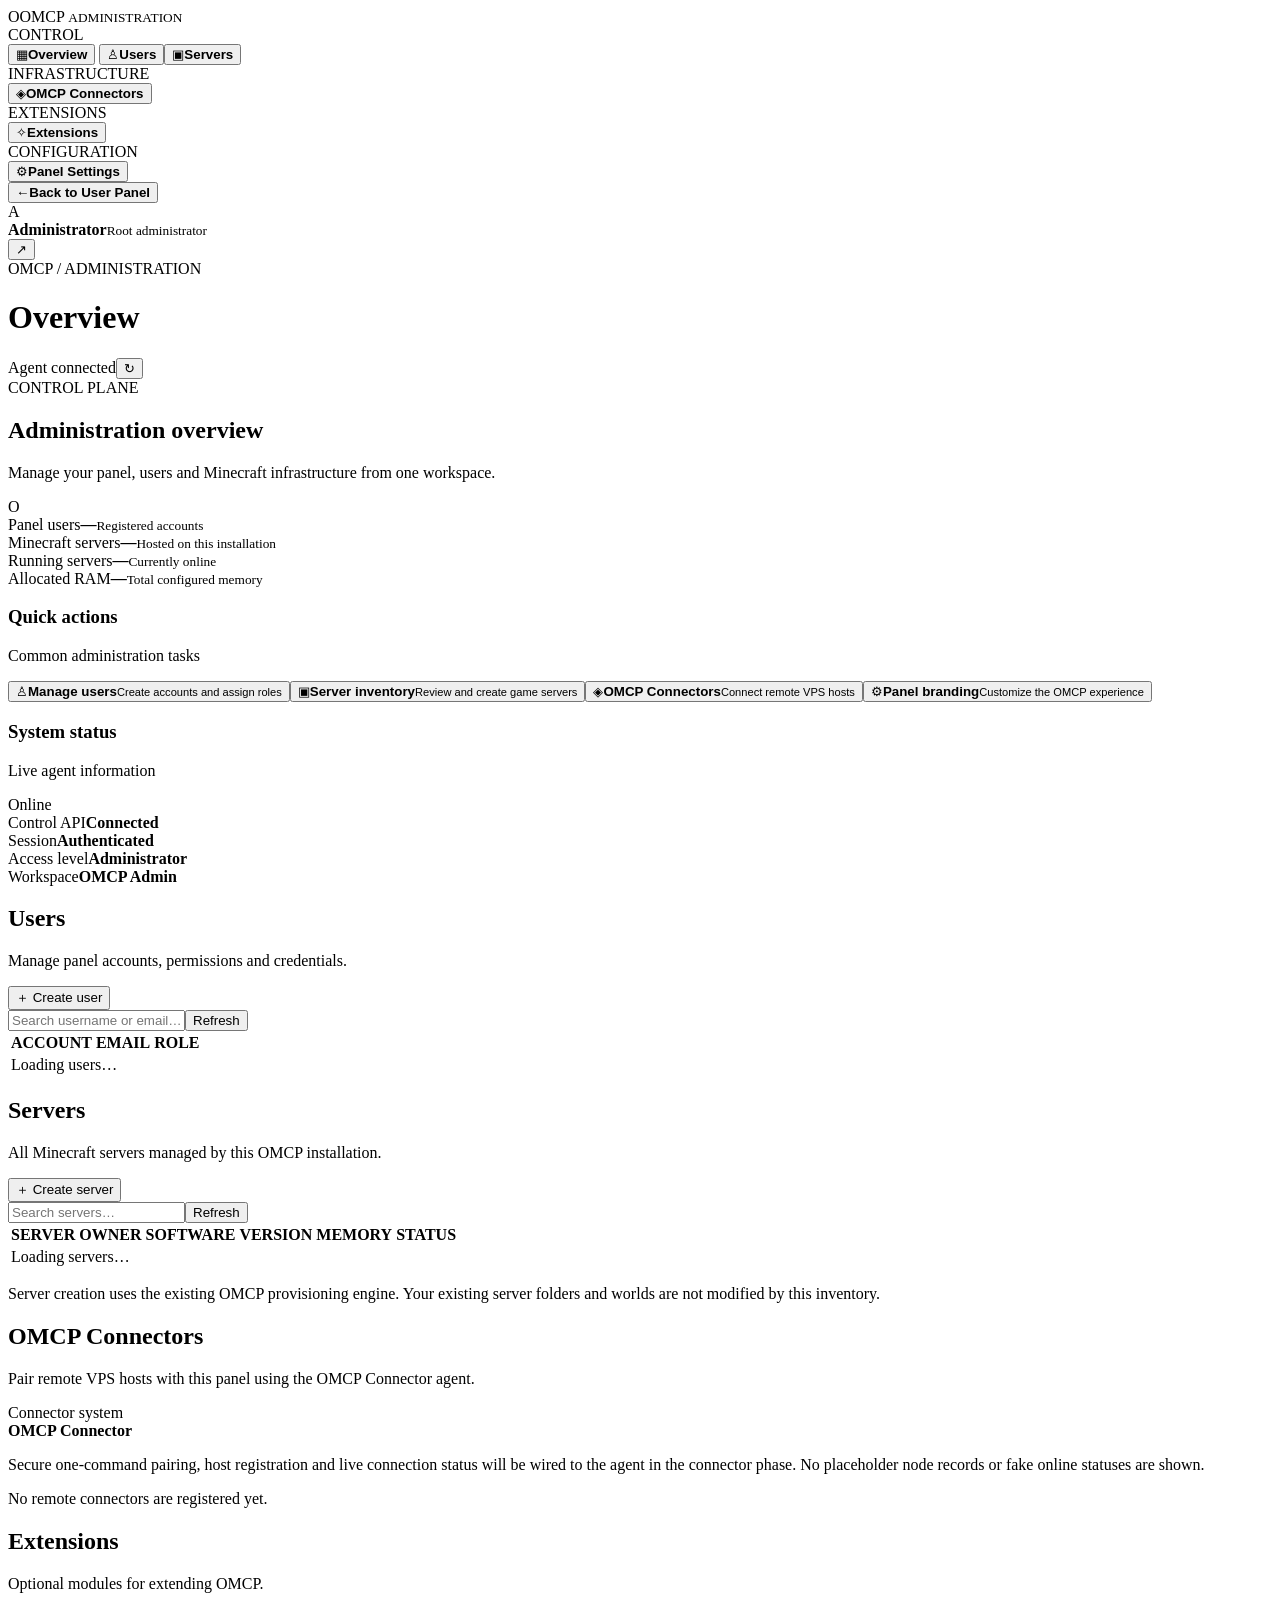
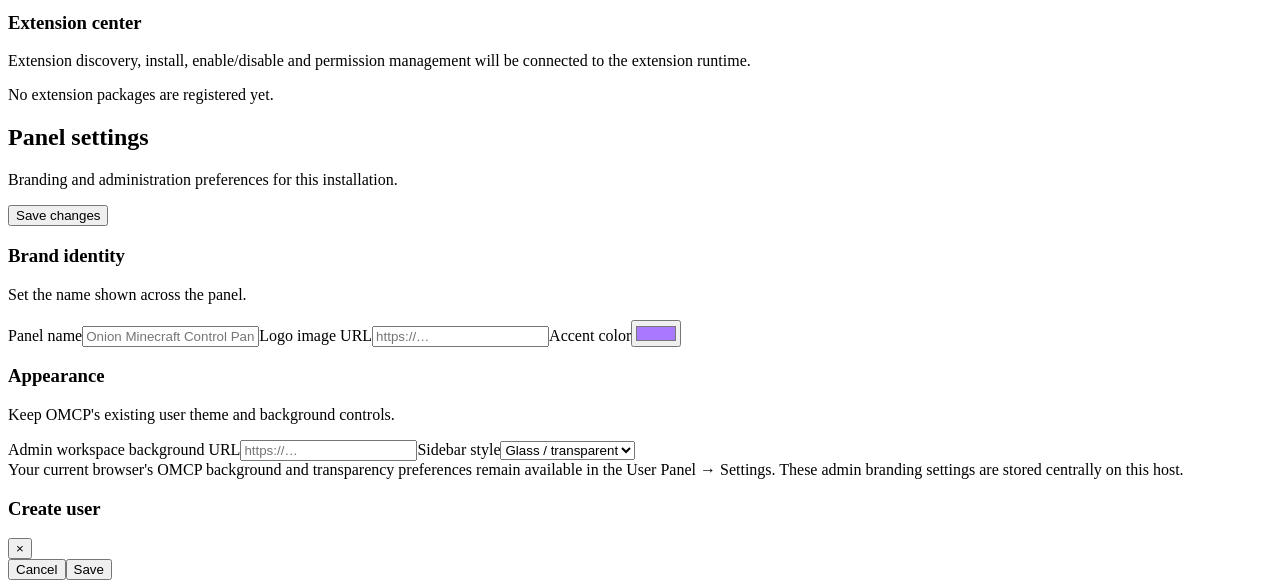
==== admin/index.html @ 99e2976f "Restructure admin navigation for OMCP Connectors and Extensions" ====
<!doctype html>
<html lang="en"><head><meta charset="utf-8"><meta name="viewport" content="width=device-width,initial-scale=1"><meta name="theme-color" content="#100b1c"><title>OMCP · Administration</title><link rel="stylesheet" href="/admin.css"></head>
<body><div class="ambient"></div><div class="admin-app">
<aside class="sidebar" id="sidebar"><div class="brand"><span class="brand-mark">O</span><span class="brand-name"><span id="brandText">OMCP</span> <small>ADMINISTRATION</small></span></div>
<div class="nav-label">CONTROL</div><button class="nav active" data-page="overview" title="Overview"><span>▦</span><b>Overview</b></button>
<button class="nav" data-page="users" title="Users"><span>♙</span><b>Users</b></button><button class="nav" data-page="servers" title="Servers"><span>▣</span><b>Servers</b></button>
<div class="nav-label">INFRASTRUCTURE</div><button class="nav" data-page="connectors" title="OMCP Connectors"><span>◈</span><b>OMCP Connectors</b></button><div class="nav-label">EXTENSIONS</div><button class="nav" data-page="extensions" title="Extensions"><span>✧</span><b>Extensions</b></button>
<div class="nav-label">CONFIGURATION</div><button class="nav" data-page="settings" title="Panel Settings"><span>⚙</span><b>Panel Settings</b></button>
<div class="sidebar-bottom"><button id="backPanel" class="nav"><span>←</span><b>Back to User Panel</b></button><div class="admin-profile"><div class="avatar" id="avatar">A</div><div class="profile-copy"><b id="adminName">Administrator</b><small>Root administrator</small></div><button id="logout" title="Sign out">↗</button></div></div></aside>
<main class="main"><header class="topbar"><div><div class="crumb">OMCP <span>/</span> ADMINISTRATION</div><h1 id="pageTitle">Overview</h1></div><div class="top-actions"><span class="online"><i></i> Agent connected</span><button class="icon-btn" id="refresh" title="Refresh">↻</button></div></header>
<div class="content">
<section class="page active" id="page-overview"><div class="welcome"><div><div class="eyebrow">CONTROL PLANE</div><h2>Administration overview</h2><p>Manage your panel, users and Minecraft infrastructure from one workspace.</p></div><div class="welcome-orb">O</div></div><div class="stats"><article class="stat"><span>Panel users</span><strong id="statUsers">—</strong><small>Registered accounts</small></article><article class="stat"><span>Minecraft servers</span><strong id="statServers">—</strong><small>Hosted on this installation</small></article><article class="stat"><span>Running servers</span><strong id="statRunning">—</strong><small>Currently online</small></article><article class="stat"><span>Allocated RAM</span><strong id="statRam">—</strong><small>Total configured memory</small></article></div><div class="columns"><article class="panel-card"><div class="card-head"><div><h3>Quick actions</h3><p>Common administration tasks</p></div></div><div class="quick-grid"><button data-jump="users"><span>♙</span><b>Manage users</b><small>Create accounts and assign roles</small></button><button data-jump="servers"><span>▣</span><b>Server inventory</b><small>Review and create game servers</small></button><button data-jump="connectors"><span>◈</span><b>OMCP Connectors</b><small>Connect remote VPS hosts</small></button><button data-jump="settings"><span>⚙</span><b>Panel branding</b><small>Customize the OMCP experience</small></button></div></article><article class="panel-card system-card"><div class="card-head"><div><h3>System status</h3><p>Live agent information</p></div><span class="status-pill"><i></i> Online</span></div><div class="system-row"><span>Control API</span><b>Connected</b></div><div class="system-row"><span>Session</span><b>Authenticated</b></div><div class="system-row"><span>Access level</span><b>Administrator</b></div><div class="system-row"><span>Workspace</span><b>OMCP Admin</b></div></article></div></section>
<section class="page" id="page-users"><div class="page-intro"><div><h2>Users</h2><p>Manage panel accounts, permissions and credentials.</p></div><button class="primary" id="newUserBtn">＋ Create user</button></div><div class="panel-card"><div class="toolbar"><input id="userSearch" placeholder="Search username or email…"><button class="secondary" id="reloadUsers">Refresh</button></div><div class="table-wrap"><table><thead><tr><th>ACCOUNT</th><th>EMAIL</th><th>ROLE</th><th> </th></tr></thead><tbody id="usersBody"><tr><td colspan="4">Loading users…</td></tr></tbody></table></div></div></section>
<section class="page" id="page-servers"><div class="page-intro"><div><h2>Servers</h2><p>All Minecraft servers managed by this OMCP installation.</p></div><button class="primary" id="newServerBtn">＋ Create server</button></div><div class="panel-card"><div class="toolbar"><input id="serverSearch" placeholder="Search servers…"><button class="secondary" id="reloadServers">Refresh</button></div><div class="table-wrap"><table><thead><tr><th>SERVER</th><th>OWNER</th><th>SOFTWARE</th><th>VERSION</th><th>MEMORY</th><th>STATUS</th></tr></thead><tbody id="serversBody"><tr><td colspan="6">Loading servers…</td></tr></tbody></table></div></div><p class="hint">Server creation uses the existing OMCP provisioning engine. Your existing server folders and worlds are not modified by this inventory.</p></section>
<section class="page" id="page-connectors"><div class="page-intro"><div><h2>OMCP Connectors</h2><p>Pair remote VPS hosts with this panel using the OMCP Connector agent.</p></div><span class="role">Connector system</span></div><div class="notice"><b>OMCP Connector</b><p>Secure one-command pairing, host registration and live connection status will be wired to the agent in the connector phase. No placeholder node records or fake online statuses are shown.</p></div><div class="panel-card"><div class="empty">No remote connectors are registered yet.</div></div></section>
<section class="page" id="page-extensions"><div class="page-intro"><div><h2>Extensions</h2><p>Optional modules for extending OMCP.</p></div></div><div class="panel-card"><h3>Extension center</h3><p>Extension discovery, install, enable/disable and permission management will be connected to the extension runtime.</p><div class="empty">No extension packages are registered yet.</div></div></section>
<section class="page" id="page-settings"><div class="page-intro"><div><h2>Panel settings</h2><p>Branding and administration preferences for this installation.</p></div><button class="primary" id="saveSettings">Save changes</button></div><div class="settings-grid"><article class="panel-card"><h3>Brand identity</h3><p>Set the name shown across the panel.</p><label>Panel name<input id="panelName" maxlength="48" placeholder="Onion Minecraft Control Panel"></label><label>Logo image URL<input id="logoUrl" placeholder="https://…"></label><label>Accent color<input id="accent" type="color" value="#a879ff"></label></article><article class="panel-card"><h3>Appearance</h3><p>Keep OMCP's existing user theme and background controls.</p><label>Admin workspace background URL<input id="backgroundUrl" placeholder="https://…"></label><label>Sidebar style<select id="sidebarStyle"><option value="glass">Glass / transparent</option><option value="solid">Solid</option></select></label><div class="hint">Your current browser's OMCP background and transparency preferences remain available in the User Panel → Settings. These admin branding settings are stored centrally on this host.</div></article></div></section>
</div></main></div>
<div class="modal hidden" id="modal"><div class="dialog"><div class="dialog-head"><h3 id="modalTitle">Create user</h3><button id="modalClose">×</button></div><div id="modalBody"></div><div class="dialog-actions"><span id="modalMessage"></span><button class="secondary" id="modalCancel">Cancel</button><button class="primary" id="modalSave">Save</button></div></div></div><div class="toast" id="toast"></div><script src="/admin.js" defer></script></body></html>
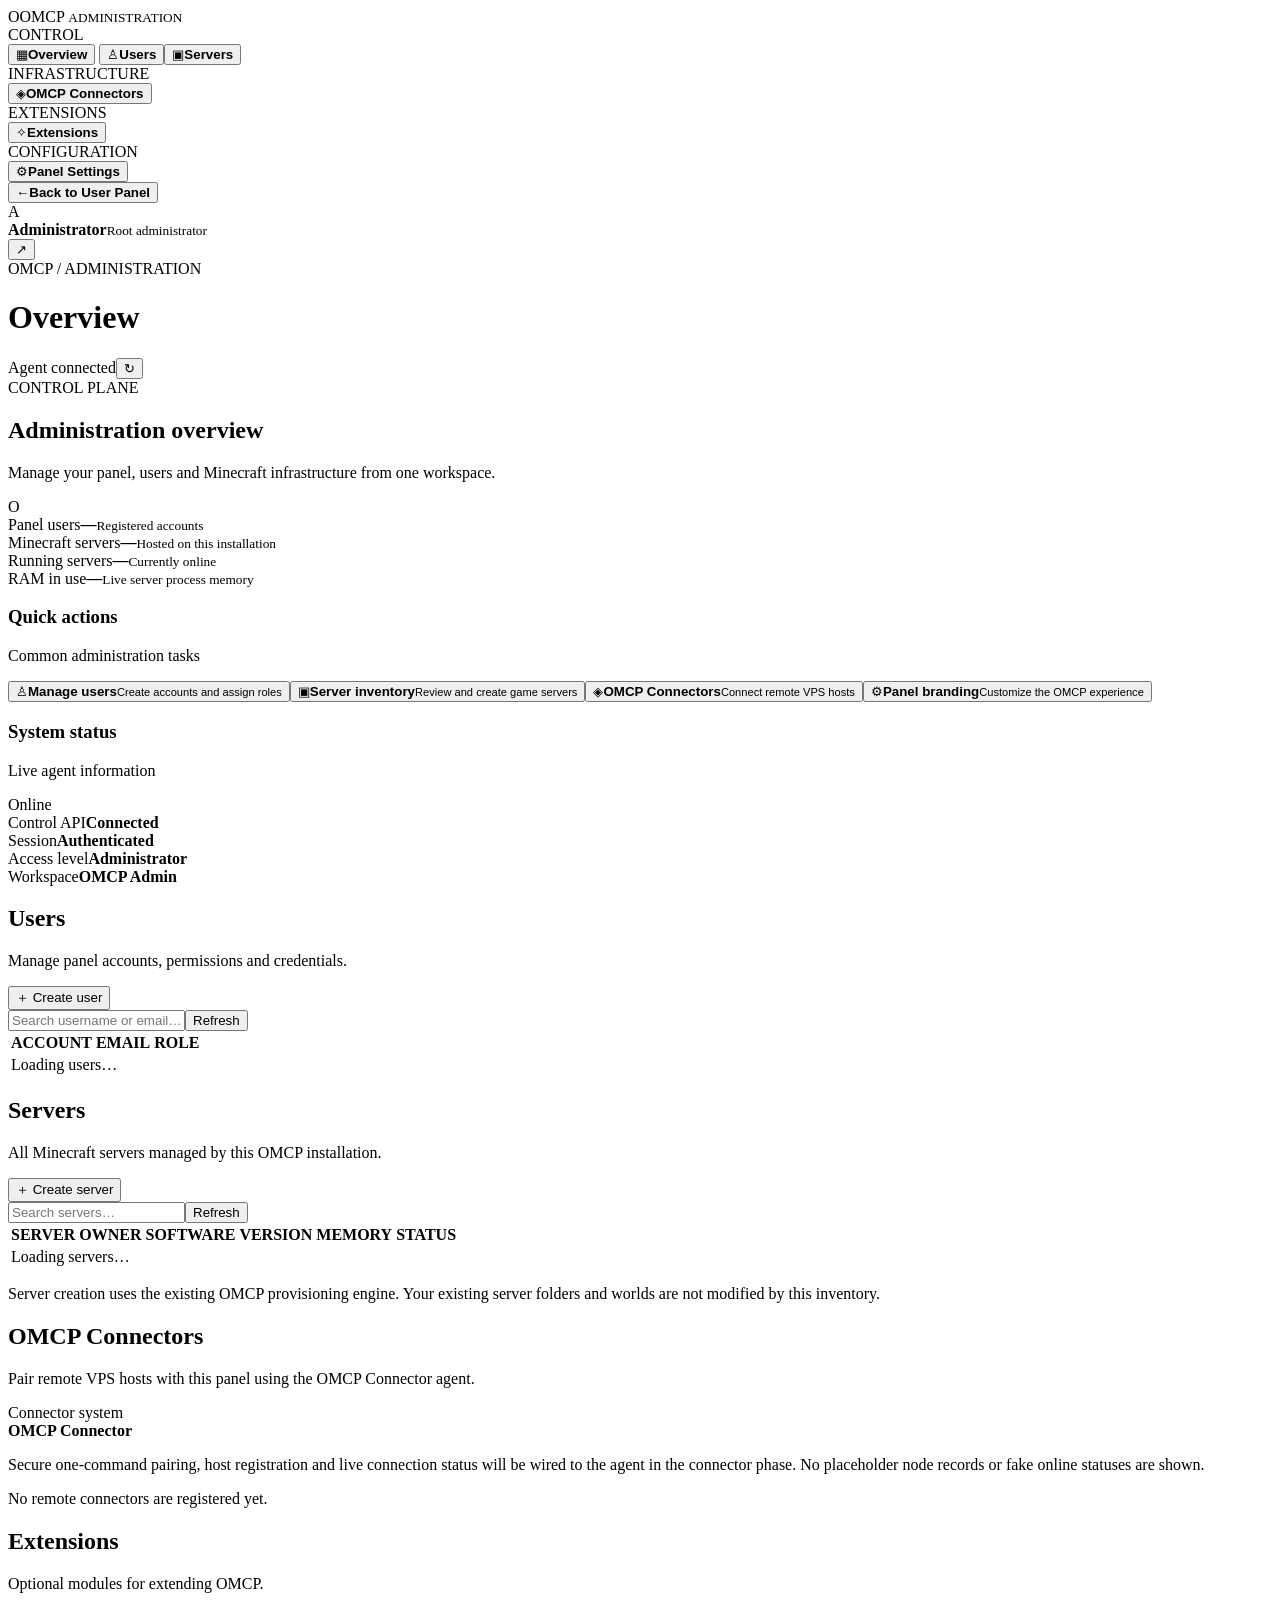
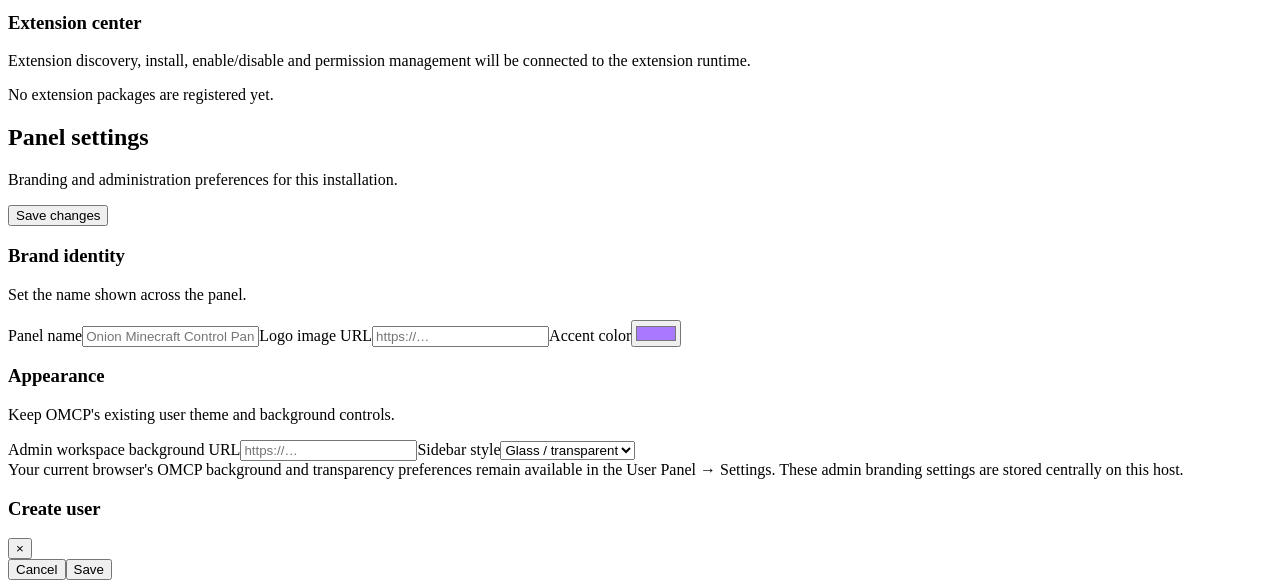
==== commit 54510b8d: "Clarify live RAM usage in admin overview" ====
--- a/admin/index.html
+++ b/admin/index.html
@@ -9,7 +9,7 @@
 <div class="sidebar-bottom"><button id="backPanel" class="nav"><span>←</span><b>Back to User Panel</b></button><div class="admin-profile"><div class="avatar" id="avatar">A</div><div class="profile-copy"><b id="adminName">Administrator</b><small>Root administrator</small></div><button id="logout" title="Sign out">↗</button></div></div></aside>
 <main class="main"><header class="topbar"><div><div class="crumb">OMCP <span>/</span> ADMINISTRATION</div><h1 id="pageTitle">Overview</h1></div><div class="top-actions"><span class="online"><i></i> Agent connected</span><button class="icon-btn" id="refresh" title="Refresh">↻</button></div></header>
 <div class="content">
-<section class="page active" id="page-overview"><div class="welcome"><div><div class="eyebrow">CONTROL PLANE</div><h2>Administration overview</h2><p>Manage your panel, users and Minecraft infrastructure from one workspace.</p></div><div class="welcome-orb">O</div></div><div class="stats"><article class="stat"><span>Panel users</span><strong id="statUsers">—</strong><small>Registered accounts</small></article><article class="stat"><span>Minecraft servers</span><strong id="statServers">—</strong><small>Hosted on this installation</small></article><article class="stat"><span>Running servers</span><strong id="statRunning">—</strong><small>Currently online</small></article><article class="stat"><span>Allocated RAM</span><strong id="statRam">—</strong><small>Total configured memory</small></article></div><div class="columns"><article class="panel-card"><div class="card-head"><div><h3>Quick actions</h3><p>Common administration tasks</p></div></div><div class="quick-grid"><button data-jump="users"><span>♙</span><b>Manage users</b><small>Create accounts and assign roles</small></button><button data-jump="servers"><span>▣</span><b>Server inventory</b><small>Review and create game servers</small></button><button data-jump="connectors"><span>◈</span><b>OMCP Connectors</b><small>Connect remote VPS hosts</small></button><button data-jump="settings"><span>⚙</span><b>Panel branding</b><small>Customize the OMCP experience</small></button></div></article><article class="panel-card system-card"><div class="card-head"><div><h3>System status</h3><p>Live agent information</p></div><span class="status-pill"><i></i> Online</span></div><div class="system-row"><span>Control API</span><b>Connected</b></div><div class="system-row"><span>Session</span><b>Authenticated</b></div><div class="system-row"><span>Access level</span><b>Administrator</b></div><div class="system-row"><span>Workspace</span><b>OMCP Admin</b></div></article></div></section>
+<section class="page active" id="page-overview"><div class="welcome"><div><div class="eyebrow">CONTROL PLANE</div><h2>Administration overview</h2><p>Manage your panel, users and Minecraft infrastructure from one workspace.</p></div><div class="welcome-orb">O</div></div><div class="stats"><article class="stat"><span>Panel users</span><strong id="statUsers">—</strong><small>Registered accounts</small></article><article class="stat"><span>Minecraft servers</span><strong id="statServers">—</strong><small>Hosted on this installation</small></article><article class="stat"><span>Running servers</span><strong id="statRunning">—</strong><small>Currently online</small></article><article class="stat"><span>RAM in use</span><strong id="statRam">—</strong><small>Live server process memory</small></article></div><div class="columns"><article class="panel-card"><div class="card-head"><div><h3>Quick actions</h3><p>Common administration tasks</p></div></div><div class="quick-grid"><button data-jump="users"><span>♙</span><b>Manage users</b><small>Create accounts and assign roles</small></button><button data-jump="servers"><span>▣</span><b>Server inventory</b><small>Review and create game servers</small></button><button data-jump="connectors"><span>◈</span><b>OMCP Connectors</b><small>Connect remote VPS hosts</small></button><button data-jump="settings"><span>⚙</span><b>Panel branding</b><small>Customize the OMCP experience</small></button></div></article><article class="panel-card system-card"><div class="card-head"><div><h3>System status</h3><p>Live agent information</p></div><span class="status-pill"><i></i> Online</span></div><div class="system-row"><span>Control API</span><b>Connected</b></div><div class="system-row"><span>Session</span><b>Authenticated</b></div><div class="system-row"><span>Access level</span><b>Administrator</b></div><div class="system-row"><span>Workspace</span><b>OMCP Admin</b></div></article></div></section>
 <section class="page" id="page-users"><div class="page-intro"><div><h2>Users</h2><p>Manage panel accounts, permissions and credentials.</p></div><button class="primary" id="newUserBtn">＋ Create user</button></div><div class="panel-card"><div class="toolbar"><input id="userSearch" placeholder="Search username or email…"><button class="secondary" id="reloadUsers">Refresh</button></div><div class="table-wrap"><table><thead><tr><th>ACCOUNT</th><th>EMAIL</th><th>ROLE</th><th> </th></tr></thead><tbody id="usersBody"><tr><td colspan="4">Loading users…</td></tr></tbody></table></div></div></section>
 <section class="page" id="page-servers"><div class="page-intro"><div><h2>Servers</h2><p>All Minecraft servers managed by this OMCP installation.</p></div><button class="primary" id="newServerBtn">＋ Create server</button></div><div class="panel-card"><div class="toolbar"><input id="serverSearch" placeholder="Search servers…"><button class="secondary" id="reloadServers">Refresh</button></div><div class="table-wrap"><table><thead><tr><th>SERVER</th><th>OWNER</th><th>SOFTWARE</th><th>VERSION</th><th>MEMORY</th><th>STATUS</th></tr></thead><tbody id="serversBody"><tr><td colspan="6">Loading servers…</td></tr></tbody></table></div></div><p class="hint">Server creation uses the existing OMCP provisioning engine. Your existing server folders and worlds are not modified by this inventory.</p></section>
 <section class="page" id="page-connectors"><div class="page-intro"><div><h2>OMCP Connectors</h2><p>Pair remote VPS hosts with this panel using the OMCP Connector agent.</p></div><span class="role">Connector system</span></div><div class="notice"><b>OMCP Connector</b><p>Secure one-command pairing, host registration and live connection status will be wired to the agent in the connector phase. No placeholder node records or fake online statuses are shown.</p></div><div class="panel-card"><div class="empty">No remote connectors are registered yet.</div></div></section>
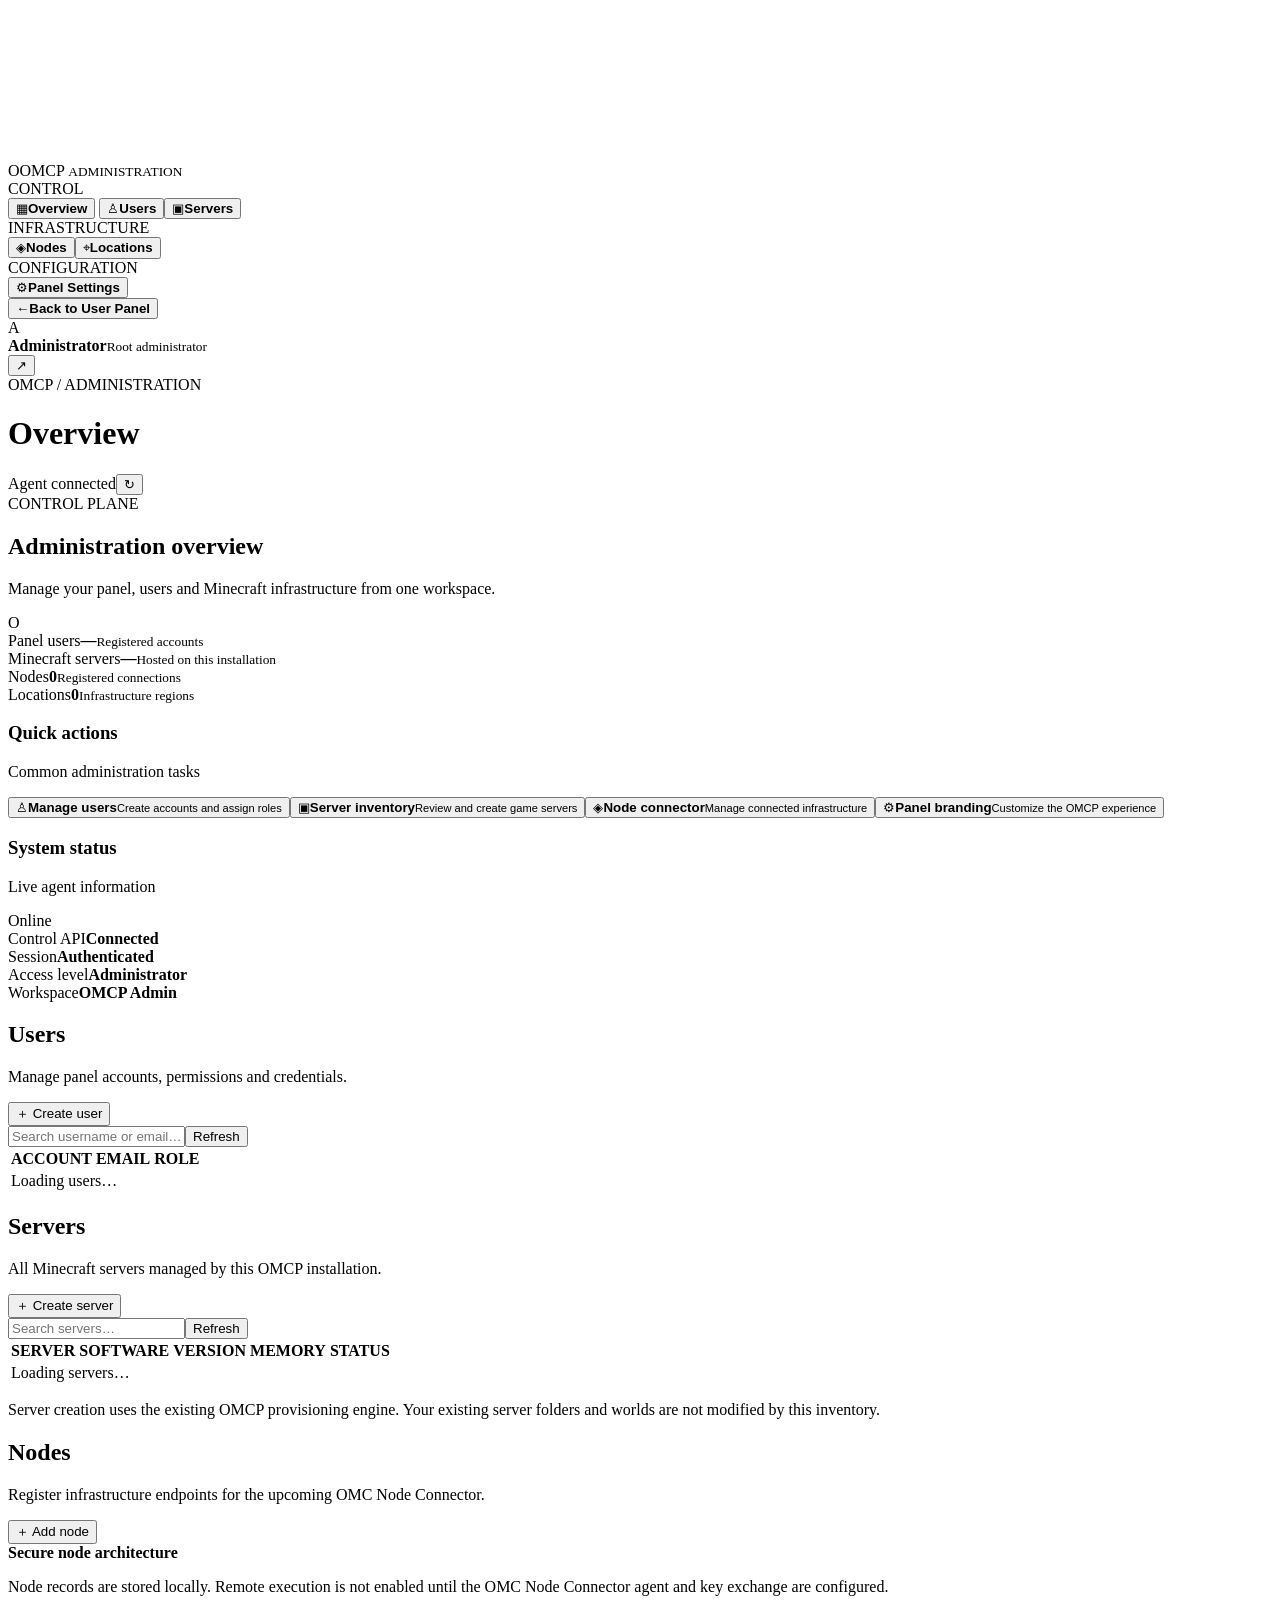
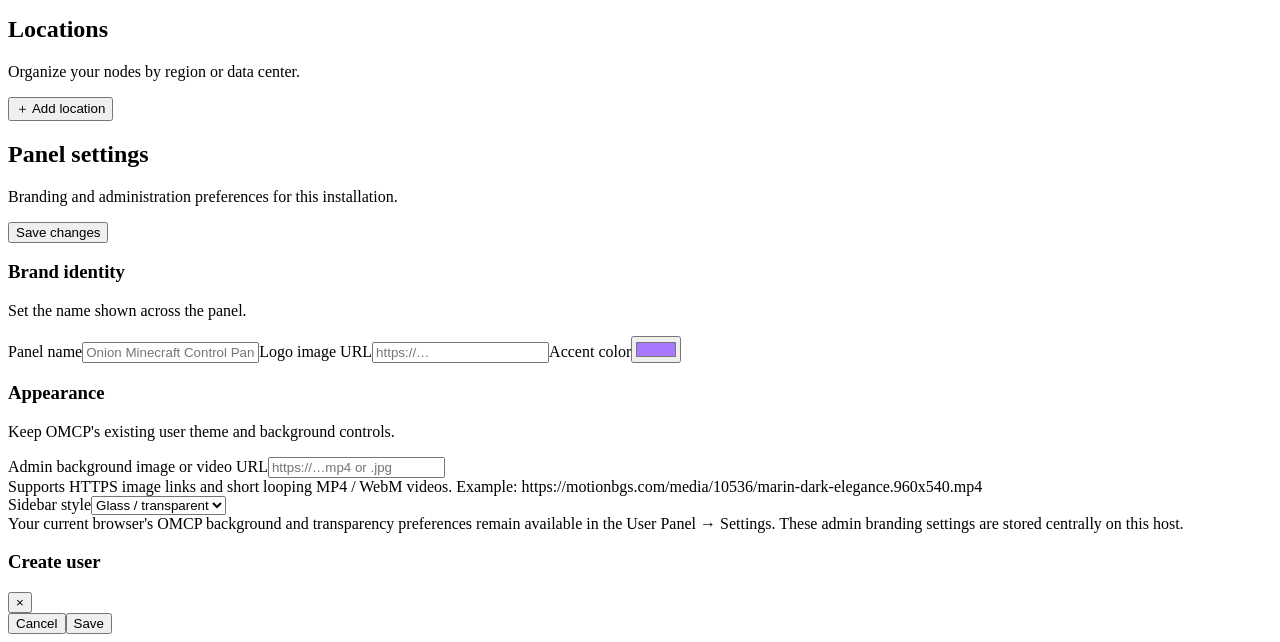
==== commit 797ad00c: "Add MP4 and WebM background media support to admin settings" ====
--- a/admin/index.html
+++ b/admin/index.html
@@ -1,19 +1,19 @@
 <!doctype html>
 <html lang="en"><head><meta charset="utf-8"><meta name="viewport" content="width=device-width,initial-scale=1"><meta name="theme-color" content="#100b1c"><title>OMCP · Administration</title><link rel="stylesheet" href="/admin.css"></head>
-<body><div class="ambient"></div><div class="admin-app">
-<aside class="sidebar" id="sidebar"><div class="brand"><span class="brand-mark">O</span><span class="brand-name"><span id="brandText">OMCP</span> <small>ADMINISTRATION</small></span></div>
+<body><div class="ambient"><video id="adminBackgroundVideo" class="admin-bg-video" autoplay muted loop playsinline></video></div><div class="admin-app">
+<aside class="sidebar" id="sidebar"><div class="brand"><span class="brand-mark">O</span><span class="brand-name">OMCP <small>ADMINISTRATION</small></span></div>
 <div class="nav-label">CONTROL</div><button class="nav active" data-page="overview" title="Overview"><span>▦</span><b>Overview</b></button>
 <button class="nav" data-page="users" title="Users"><span>♙</span><b>Users</b></button><button class="nav" data-page="servers" title="Servers"><span>▣</span><b>Servers</b></button>
-<div class="nav-label">INFRASTRUCTURE</div><button class="nav" data-page="connectors" title="OMCP Connectors"><span>◈</span><b>OMCP Connectors</b></button><div class="nav-label">EXTENSIONS</div><button class="nav" data-page="extensions" title="Extensions"><span>✧</span><b>Extensions</b></button>
+<div class="nav-label">INFRASTRUCTURE</div><button class="nav" data-page="nodes" title="Nodes"><span>◈</span><b>Nodes</b></button><button class="nav" data-page="locations" title="Locations"><span>⌖</span><b>Locations</b></button>
 <div class="nav-label">CONFIGURATION</div><button class="nav" data-page="settings" title="Panel Settings"><span>⚙</span><b>Panel Settings</b></button>
 <div class="sidebar-bottom"><button id="backPanel" class="nav"><span>←</span><b>Back to User Panel</b></button><div class="admin-profile"><div class="avatar" id="avatar">A</div><div class="profile-copy"><b id="adminName">Administrator</b><small>Root administrator</small></div><button id="logout" title="Sign out">↗</button></div></div></aside>
 <main class="main"><header class="topbar"><div><div class="crumb">OMCP <span>/</span> ADMINISTRATION</div><h1 id="pageTitle">Overview</h1></div><div class="top-actions"><span class="online"><i></i> Agent connected</span><button class="icon-btn" id="refresh" title="Refresh">↻</button></div></header>
 <div class="content">
-<section class="page active" id="page-overview"><div class="welcome"><div><div class="eyebrow">CONTROL PLANE</div><h2>Administration overview</h2><p>Manage your panel, users and Minecraft infrastructure from one workspace.</p></div><div class="welcome-orb">O</div></div><div class="stats"><article class="stat"><span>Panel users</span><strong id="statUsers">—</strong><small>Registered accounts</small></article><article class="stat"><span>Minecraft servers</span><strong id="statServers">—</strong><small>Hosted on this installation</small></article><article class="stat"><span>Running servers</span><strong id="statRunning">—</strong><small>Currently online</small></article><article class="stat"><span>RAM in use</span><strong id="statRam">—</strong><small>Live server process memory</small></article></div><div class="columns"><article class="panel-card"><div class="card-head"><div><h3>Quick actions</h3><p>Common administration tasks</p></div></div><div class="quick-grid"><button data-jump="users"><span>♙</span><b>Manage users</b><small>Create accounts and assign roles</small></button><button data-jump="servers"><span>▣</span><b>Server inventory</b><small>Review and create game servers</small></button><button data-jump="connectors"><span>◈</span><b>OMCP Connectors</b><small>Connect remote VPS hosts</small></button><button data-jump="settings"><span>⚙</span><b>Panel branding</b><small>Customize the OMCP experience</small></button></div></article><article class="panel-card system-card"><div class="card-head"><div><h3>System status</h3><p>Live agent information</p></div><span class="status-pill"><i></i> Online</span></div><div class="system-row"><span>Control API</span><b>Connected</b></div><div class="system-row"><span>Session</span><b>Authenticated</b></div><div class="system-row"><span>Access level</span><b>Administrator</b></div><div class="system-row"><span>Workspace</span><b>OMCP Admin</b></div></article></div></section>
+<section class="page active" id="page-overview"><div class="welcome"><div><div class="eyebrow">CONTROL PLANE</div><h2>Administration overview</h2><p>Manage your panel, users and Minecraft infrastructure from one workspace.</p></div><div class="welcome-orb">O</div></div><div class="stats"><article class="stat"><span>Panel users</span><strong id="statUsers">—</strong><small>Registered accounts</small></article><article class="stat"><span>Minecraft servers</span><strong id="statServers">—</strong><small>Hosted on this installation</small></article><article class="stat"><span>Nodes</span><strong id="statNodes">0</strong><small>Registered connections</small></article><article class="stat"><span>Locations</span><strong id="statLocations">0</strong><small>Infrastructure regions</small></article></div><div class="columns"><article class="panel-card"><div class="card-head"><div><h3>Quick actions</h3><p>Common administration tasks</p></div></div><div class="quick-grid"><button data-jump="users"><span>♙</span><b>Manage users</b><small>Create accounts and assign roles</small></button><button data-jump="servers"><span>▣</span><b>Server inventory</b><small>Review and create game servers</small></button><button data-jump="nodes"><span>◈</span><b>Node connector</b><small>Manage connected infrastructure</small></button><button data-jump="settings"><span>⚙</span><b>Panel branding</b><small>Customize the OMCP experience</small></button></div></article><article class="panel-card system-card"><div class="card-head"><div><h3>System status</h3><p>Live agent information</p></div><span class="status-pill"><i></i> Online</span></div><div class="system-row"><span>Control API</span><b>Connected</b></div><div class="system-row"><span>Session</span><b>Authenticated</b></div><div class="system-row"><span>Access level</span><b>Administrator</b></div><div class="system-row"><span>Workspace</span><b>OMCP Admin</b></div></article></div></section>
 <section class="page" id="page-users"><div class="page-intro"><div><h2>Users</h2><p>Manage panel accounts, permissions and credentials.</p></div><button class="primary" id="newUserBtn">＋ Create user</button></div><div class="panel-card"><div class="toolbar"><input id="userSearch" placeholder="Search username or email…"><button class="secondary" id="reloadUsers">Refresh</button></div><div class="table-wrap"><table><thead><tr><th>ACCOUNT</th><th>EMAIL</th><th>ROLE</th><th> </th></tr></thead><tbody id="usersBody"><tr><td colspan="4">Loading users…</td></tr></tbody></table></div></div></section>
-<section class="page" id="page-servers"><div class="page-intro"><div><h2>Servers</h2><p>All Minecraft servers managed by this OMCP installation.</p></div><button class="primary" id="newServerBtn">＋ Create server</button></div><div class="panel-card"><div class="toolbar"><input id="serverSearch" placeholder="Search servers…"><button class="secondary" id="reloadServers">Refresh</button></div><div class="table-wrap"><table><thead><tr><th>SERVER</th><th>OWNER</th><th>SOFTWARE</th><th>VERSION</th><th>MEMORY</th><th>STATUS</th></tr></thead><tbody id="serversBody"><tr><td colspan="6">Loading servers…</td></tr></tbody></table></div></div><p class="hint">Server creation uses the existing OMCP provisioning engine. Your existing server folders and worlds are not modified by this inventory.</p></section>
-<section class="page" id="page-connectors"><div class="page-intro"><div><h2>OMCP Connectors</h2><p>Pair remote VPS hosts with this panel using the OMCP Connector agent.</p></div><span class="role">Connector system</span></div><div class="notice"><b>OMCP Connector</b><p>Secure one-command pairing, host registration and live connection status will be wired to the agent in the connector phase. No placeholder node records or fake online statuses are shown.</p></div><div class="panel-card"><div class="empty">No remote connectors are registered yet.</div></div></section>
-<section class="page" id="page-extensions"><div class="page-intro"><div><h2>Extensions</h2><p>Optional modules for extending OMCP.</p></div></div><div class="panel-card"><h3>Extension center</h3><p>Extension discovery, install, enable/disable and permission management will be connected to the extension runtime.</p><div class="empty">No extension packages are registered yet.</div></div></section>
-<section class="page" id="page-settings"><div class="page-intro"><div><h2>Panel settings</h2><p>Branding and administration preferences for this installation.</p></div><button class="primary" id="saveSettings">Save changes</button></div><div class="settings-grid"><article class="panel-card"><h3>Brand identity</h3><p>Set the name shown across the panel.</p><label>Panel name<input id="panelName" maxlength="48" placeholder="Onion Minecraft Control Panel"></label><label>Logo image URL<input id="logoUrl" placeholder="https://…"></label><label>Accent color<input id="accent" type="color" value="#a879ff"></label></article><article class="panel-card"><h3>Appearance</h3><p>Keep OMCP's existing user theme and background controls.</p><label>Admin workspace background URL<input id="backgroundUrl" placeholder="https://…"></label><label>Sidebar style<select id="sidebarStyle"><option value="glass">Glass / transparent</option><option value="solid">Solid</option></select></label><div class="hint">Your current browser's OMCP background and transparency preferences remain available in the User Panel → Settings. These admin branding settings are stored centrally on this host.</div></article></div></section>
+<section class="page" id="page-servers"><div class="page-intro"><div><h2>Servers</h2><p>All Minecraft servers managed by this OMCP installation.</p></div><button class="primary" id="newServerBtn">＋ Create server</button></div><div class="panel-card"><div class="toolbar"><input id="serverSearch" placeholder="Search servers…"><button class="secondary" id="reloadServers">Refresh</button></div><div class="table-wrap"><table><thead><tr><th>SERVER</th><th>SOFTWARE</th><th>VERSION</th><th>MEMORY</th><th>STATUS</th></tr></thead><tbody id="serversBody"><tr><td colspan="5">Loading servers…</td></tr></tbody></table></div></div><p class="hint">Server creation uses the existing OMCP provisioning engine. Your existing server folders and worlds are not modified by this inventory.</p></section>
+<section class="page" id="page-nodes"><div class="page-intro"><div><h2>Nodes</h2><p>Register infrastructure endpoints for the upcoming OMC Node Connector.</p></div><button class="primary" id="addNode">＋ Add node</button></div><div class="notice"><b>Secure node architecture</b><p>Node records are stored locally. Remote execution is not enabled until the OMC Node Connector agent and key exchange are configured.</p></div><div class="panel-card"><div id="nodesList" class="record-list"></div></div></section>
+<section class="page" id="page-locations"><div class="page-intro"><div><h2>Locations</h2><p>Organize your nodes by region or data center.</p></div><button class="primary" id="addLocation">＋ Add location</button></div><div class="panel-card"><div id="locationsList" class="record-list"></div></div></section>
+<section class="page" id="page-settings"><div class="page-intro"><div><h2>Panel settings</h2><p>Branding and administration preferences for this installation.</p></div><button class="primary" id="saveSettings">Save changes</button></div><div class="settings-grid"><article class="panel-card"><h3>Brand identity</h3><p>Set the name shown across the panel.</p><label>Panel name<input id="panelName" maxlength="48" placeholder="Onion Minecraft Control Panel"></label><label>Logo image URL<input id="logoUrl" placeholder="https://…"></label><label>Accent color<input id="accent" type="color" value="#a879ff"></label></article><article class="panel-card"><h3>Appearance</h3><p>Keep OMCP's existing user theme and background controls.</p><label>Admin background image or video URL<input id="backgroundUrl" placeholder="https://…mp4 or .jpg"></label><div class="hint">Supports HTTPS image links and short looping MP4 / WebM videos. Example: https://motionbgs.com/media/10536/marin-dark-elegance.960x540.mp4</div><label>Sidebar style<select id="sidebarStyle"><option value="glass">Glass / transparent</option><option value="solid">Solid</option></select></label><div class="hint">Your current browser's OMCP background and transparency preferences remain available in the User Panel → Settings. These admin branding settings are stored centrally on this host.</div></article></div></section>
 </div></main></div>
 <div class="modal hidden" id="modal"><div class="dialog"><div class="dialog-head"><h3 id="modalTitle">Create user</h3><button id="modalClose">×</button></div><div id="modalBody"></div><div class="dialog-actions"><span id="modalMessage"></span><button class="secondary" id="modalCancel">Cancel</button><button class="primary" id="modalSave">Save</button></div></div></div><div class="toast" id="toast"></div><script src="/admin.js" defer></script></body></html>
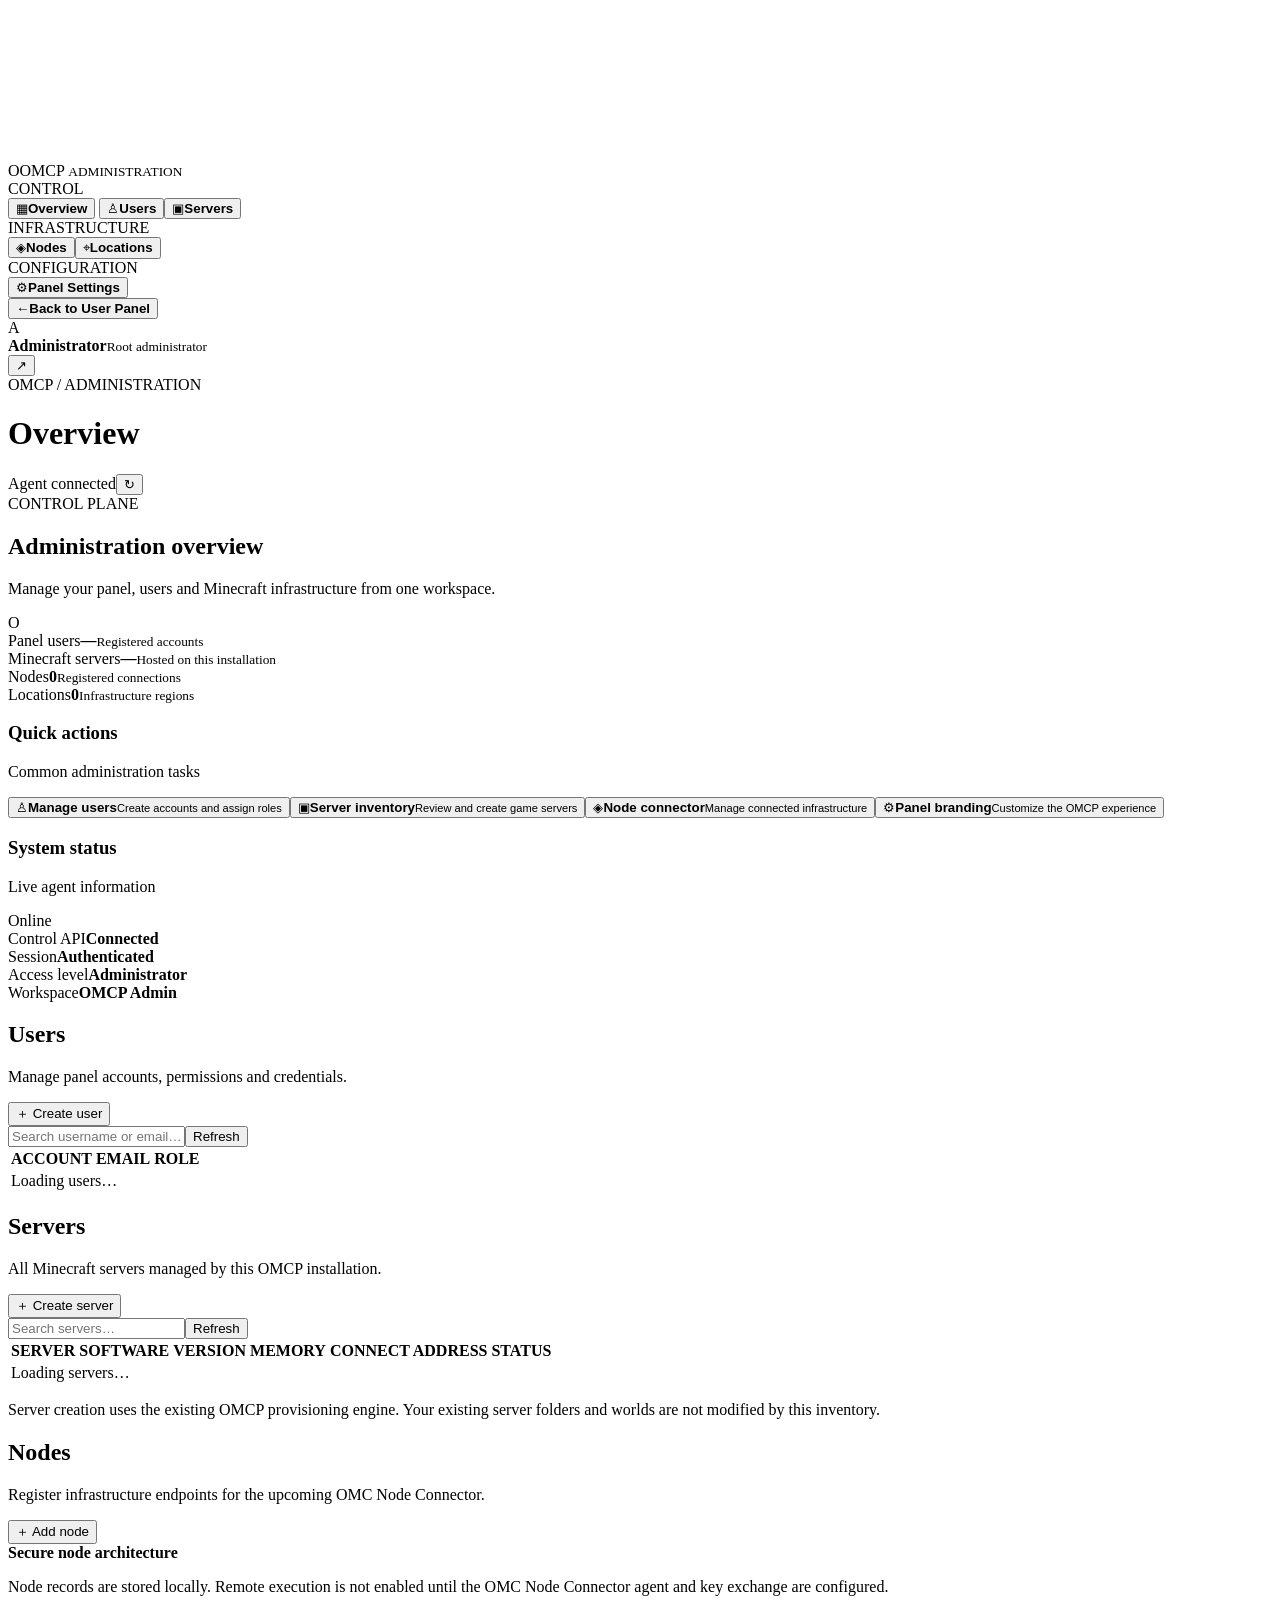
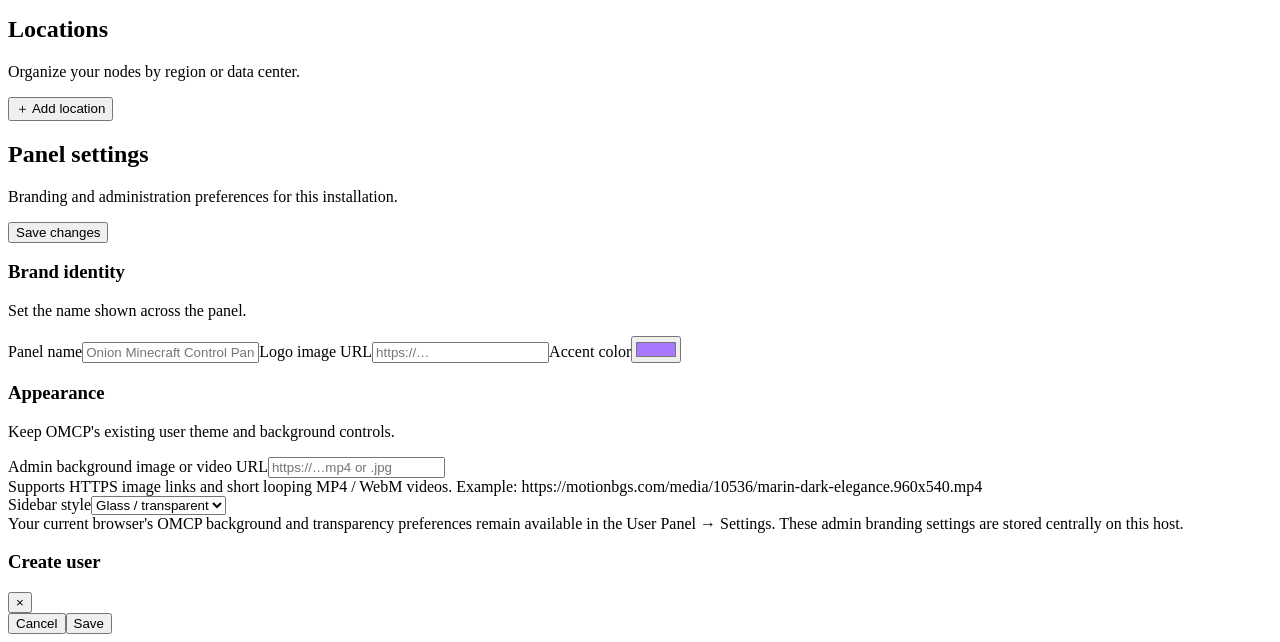
==== commit 093bdf36: "Show Minecraft connect address in admin server inventory" ====
--- a/admin/index.html
+++ b/admin/index.html
@@ -11,7 +11,7 @@
 <div class="content">
 <section class="page active" id="page-overview"><div class="welcome"><div><div class="eyebrow">CONTROL PLANE</div><h2>Administration overview</h2><p>Manage your panel, users and Minecraft infrastructure from one workspace.</p></div><div class="welcome-orb">O</div></div><div class="stats"><article class="stat"><span>Panel users</span><strong id="statUsers">—</strong><small>Registered accounts</small></article><article class="stat"><span>Minecraft servers</span><strong id="statServers">—</strong><small>Hosted on this installation</small></article><article class="stat"><span>Nodes</span><strong id="statNodes">0</strong><small>Registered connections</small></article><article class="stat"><span>Locations</span><strong id="statLocations">0</strong><small>Infrastructure regions</small></article></div><div class="columns"><article class="panel-card"><div class="card-head"><div><h3>Quick actions</h3><p>Common administration tasks</p></div></div><div class="quick-grid"><button data-jump="users"><span>♙</span><b>Manage users</b><small>Create accounts and assign roles</small></button><button data-jump="servers"><span>▣</span><b>Server inventory</b><small>Review and create game servers</small></button><button data-jump="nodes"><span>◈</span><b>Node connector</b><small>Manage connected infrastructure</small></button><button data-jump="settings"><span>⚙</span><b>Panel branding</b><small>Customize the OMCP experience</small></button></div></article><article class="panel-card system-card"><div class="card-head"><div><h3>System status</h3><p>Live agent information</p></div><span class="status-pill"><i></i> Online</span></div><div class="system-row"><span>Control API</span><b>Connected</b></div><div class="system-row"><span>Session</span><b>Authenticated</b></div><div class="system-row"><span>Access level</span><b>Administrator</b></div><div class="system-row"><span>Workspace</span><b>OMCP Admin</b></div></article></div></section>
 <section class="page" id="page-users"><div class="page-intro"><div><h2>Users</h2><p>Manage panel accounts, permissions and credentials.</p></div><button class="primary" id="newUserBtn">＋ Create user</button></div><div class="panel-card"><div class="toolbar"><input id="userSearch" placeholder="Search username or email…"><button class="secondary" id="reloadUsers">Refresh</button></div><div class="table-wrap"><table><thead><tr><th>ACCOUNT</th><th>EMAIL</th><th>ROLE</th><th> </th></tr></thead><tbody id="usersBody"><tr><td colspan="4">Loading users…</td></tr></tbody></table></div></div></section>
-<section class="page" id="page-servers"><div class="page-intro"><div><h2>Servers</h2><p>All Minecraft servers managed by this OMCP installation.</p></div><button class="primary" id="newServerBtn">＋ Create server</button></div><div class="panel-card"><div class="toolbar"><input id="serverSearch" placeholder="Search servers…"><button class="secondary" id="reloadServers">Refresh</button></div><div class="table-wrap"><table><thead><tr><th>SERVER</th><th>SOFTWARE</th><th>VERSION</th><th>MEMORY</th><th>STATUS</th></tr></thead><tbody id="serversBody"><tr><td colspan="5">Loading servers…</td></tr></tbody></table></div></div><p class="hint">Server creation uses the existing OMCP provisioning engine. Your existing server folders and worlds are not modified by this inventory.</p></section>
+<section class="page" id="page-servers"><div class="page-intro"><div><h2>Servers</h2><p>All Minecraft servers managed by this OMCP installation.</p></div><button class="primary" id="newServerBtn">＋ Create server</button></div><div class="panel-card"><div class="toolbar"><input id="serverSearch" placeholder="Search servers…"><button class="secondary" id="reloadServers">Refresh</button></div><div class="table-wrap"><table><thead><tr><th>SERVER</th><th>SOFTWARE</th><th>VERSION</th><th>MEMORY</th><th>CONNECT ADDRESS</th><th>STATUS</th></tr></thead><tbody id="serversBody"><tr><td colspan="6">Loading servers…</td></tr></tbody></table></div></div><p class="hint">Server creation uses the existing OMCP provisioning engine. Your existing server folders and worlds are not modified by this inventory.</p></section>
 <section class="page" id="page-nodes"><div class="page-intro"><div><h2>Nodes</h2><p>Register infrastructure endpoints for the upcoming OMC Node Connector.</p></div><button class="primary" id="addNode">＋ Add node</button></div><div class="notice"><b>Secure node architecture</b><p>Node records are stored locally. Remote execution is not enabled until the OMC Node Connector agent and key exchange are configured.</p></div><div class="panel-card"><div id="nodesList" class="record-list"></div></div></section>
 <section class="page" id="page-locations"><div class="page-intro"><div><h2>Locations</h2><p>Organize your nodes by region or data center.</p></div><button class="primary" id="addLocation">＋ Add location</button></div><div class="panel-card"><div id="locationsList" class="record-list"></div></div></section>
 <section class="page" id="page-settings"><div class="page-intro"><div><h2>Panel settings</h2><p>Branding and administration preferences for this installation.</p></div><button class="primary" id="saveSettings">Save changes</button></div><div class="settings-grid"><article class="panel-card"><h3>Brand identity</h3><p>Set the name shown across the panel.</p><label>Panel name<input id="panelName" maxlength="48" placeholder="Onion Minecraft Control Panel"></label><label>Logo image URL<input id="logoUrl" placeholder="https://…"></label><label>Accent color<input id="accent" type="color" value="#a879ff"></label></article><article class="panel-card"><h3>Appearance</h3><p>Keep OMCP's existing user theme and background controls.</p><label>Admin background image or video URL<input id="backgroundUrl" placeholder="https://…mp4 or .jpg"></label><div class="hint">Supports HTTPS image links and short looping MP4 / WebM videos. Example: https://motionbgs.com/media/10536/marin-dark-elegance.960x540.mp4</div><label>Sidebar style<select id="sidebarStyle"><option value="glass">Glass / transparent</option><option value="solid">Solid</option></select></label><div class="hint">Your current browser's OMCP background and transparency preferences remain available in the User Panel → Settings. These admin branding settings are stored centrally on this host.</div></article></div></section>
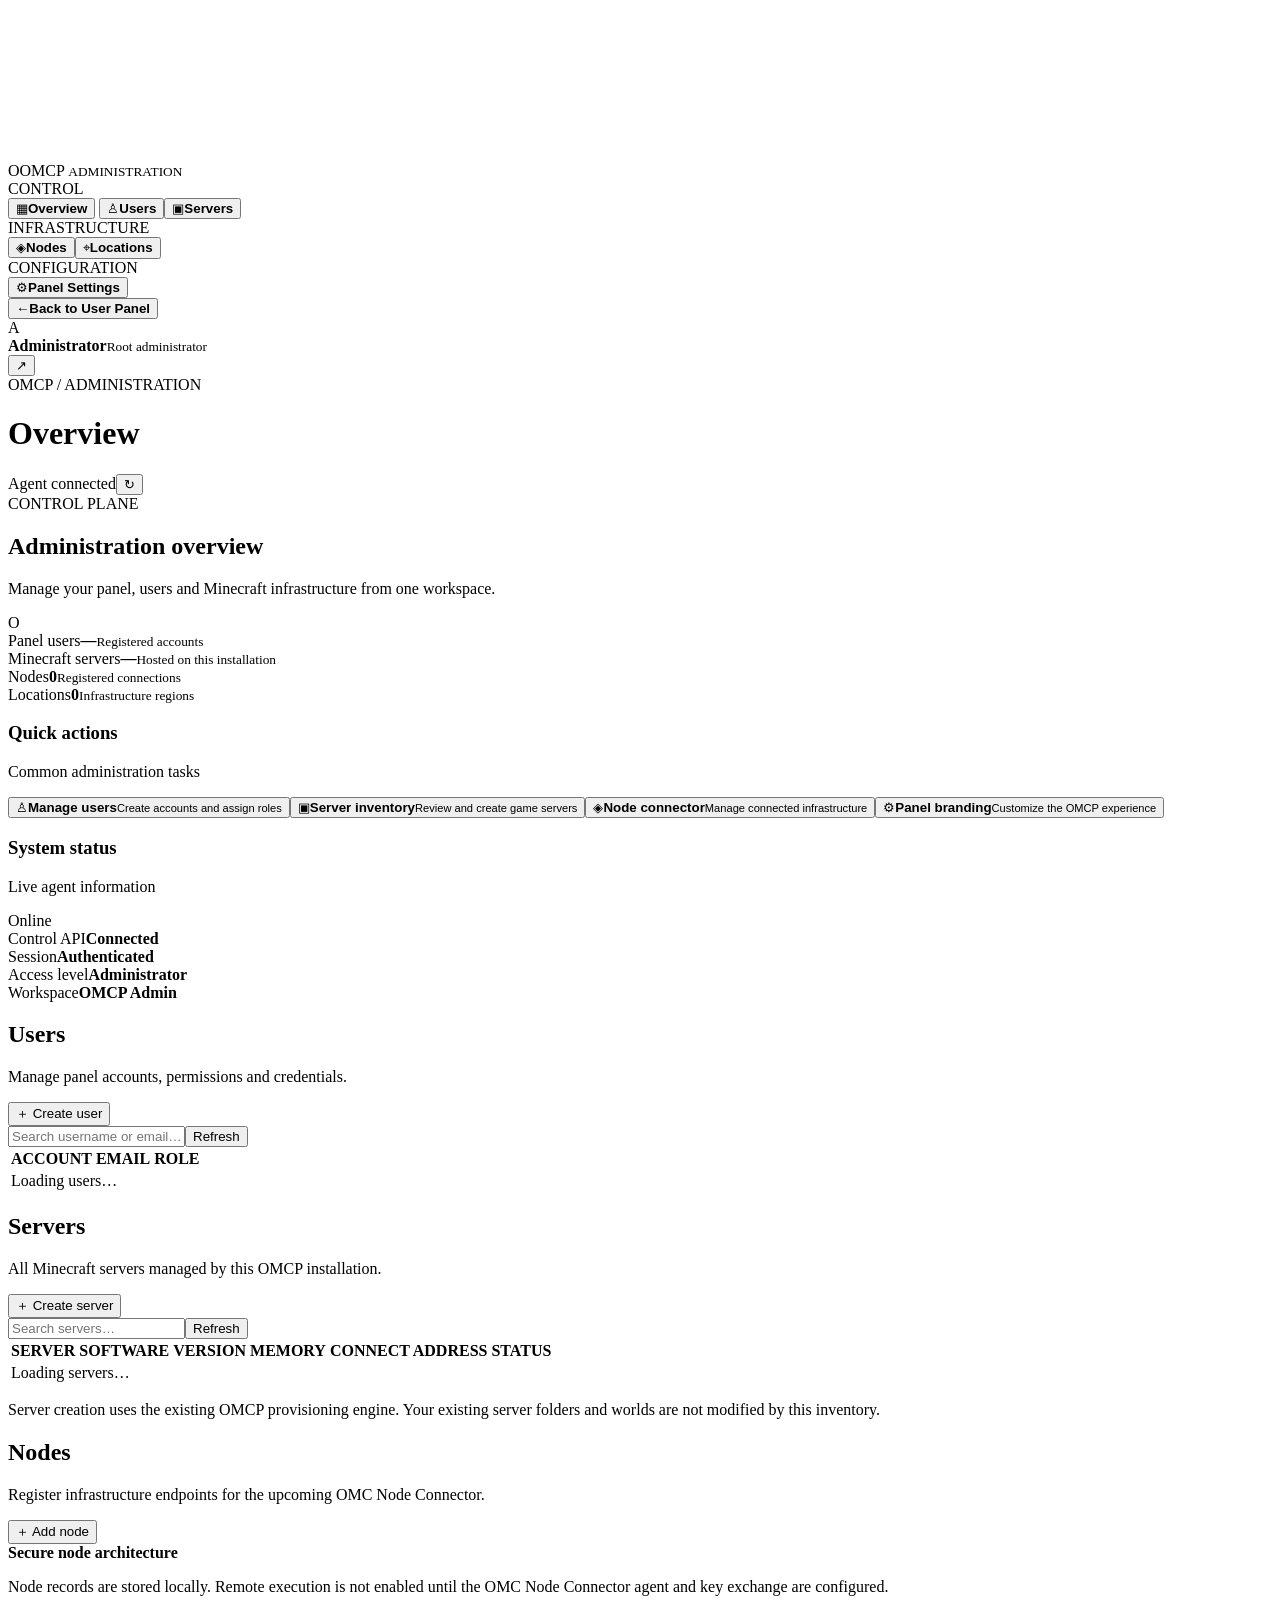
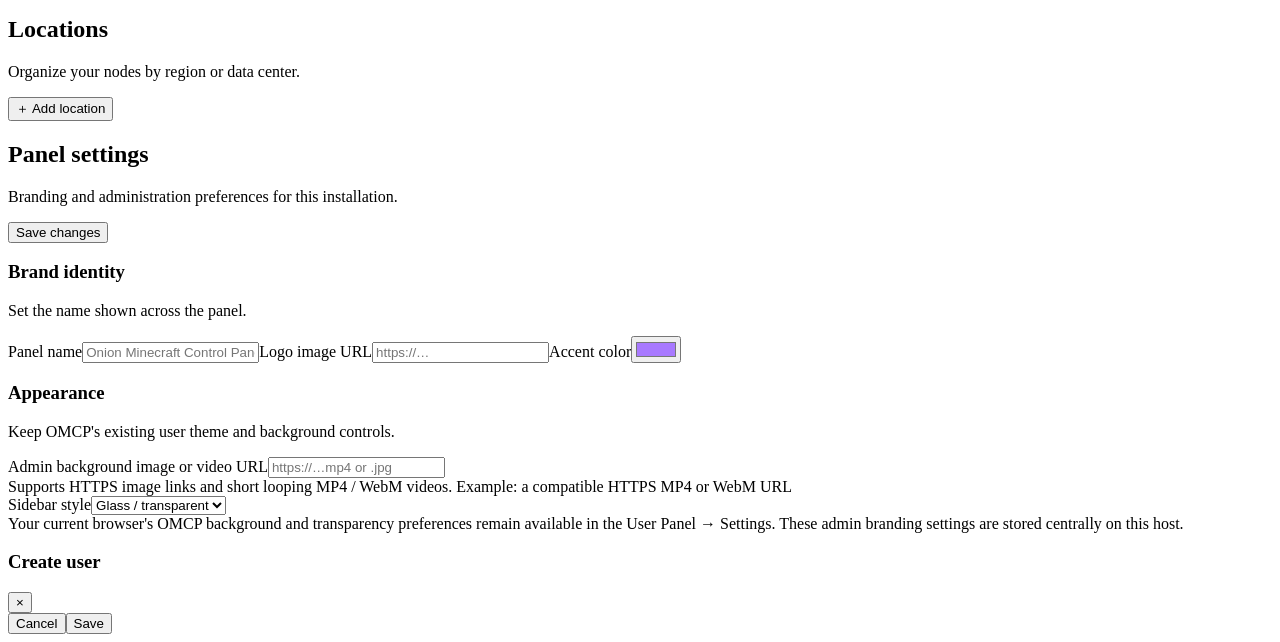
==== commit 6815838e: "Keep background video help text generic" ====
--- a/admin/index.html
+++ b/admin/index.html
@@ -14,6 +14,6 @@
 <section class="page" id="page-servers"><div class="page-intro"><div><h2>Servers</h2><p>All Minecraft servers managed by this OMCP installation.</p></div><button class="primary" id="newServerBtn">＋ Create server</button></div><div class="panel-card"><div class="toolbar"><input id="serverSearch" placeholder="Search servers…"><button class="secondary" id="reloadServers">Refresh</button></div><div class="table-wrap"><table><thead><tr><th>SERVER</th><th>SOFTWARE</th><th>VERSION</th><th>MEMORY</th><th>CONNECT ADDRESS</th><th>STATUS</th></tr></thead><tbody id="serversBody"><tr><td colspan="6">Loading servers…</td></tr></tbody></table></div></div><p class="hint">Server creation uses the existing OMCP provisioning engine. Your existing server folders and worlds are not modified by this inventory.</p></section>
 <section class="page" id="page-nodes"><div class="page-intro"><div><h2>Nodes</h2><p>Register infrastructure endpoints for the upcoming OMC Node Connector.</p></div><button class="primary" id="addNode">＋ Add node</button></div><div class="notice"><b>Secure node architecture</b><p>Node records are stored locally. Remote execution is not enabled until the OMC Node Connector agent and key exchange are configured.</p></div><div class="panel-card"><div id="nodesList" class="record-list"></div></div></section>
 <section class="page" id="page-locations"><div class="page-intro"><div><h2>Locations</h2><p>Organize your nodes by region or data center.</p></div><button class="primary" id="addLocation">＋ Add location</button></div><div class="panel-card"><div id="locationsList" class="record-list"></div></div></section>
-<section class="page" id="page-settings"><div class="page-intro"><div><h2>Panel settings</h2><p>Branding and administration preferences for this installation.</p></div><button class="primary" id="saveSettings">Save changes</button></div><div class="settings-grid"><article class="panel-card"><h3>Brand identity</h3><p>Set the name shown across the panel.</p><label>Panel name<input id="panelName" maxlength="48" placeholder="Onion Minecraft Control Panel"></label><label>Logo image URL<input id="logoUrl" placeholder="https://…"></label><label>Accent color<input id="accent" type="color" value="#a879ff"></label></article><article class="panel-card"><h3>Appearance</h3><p>Keep OMCP's existing user theme and background controls.</p><label>Admin background image or video URL<input id="backgroundUrl" placeholder="https://…mp4 or .jpg"></label><div class="hint">Supports HTTPS image links and short looping MP4 / WebM videos. Example: https://motionbgs.com/media/10536/marin-dark-elegance.960x540.mp4</div><label>Sidebar style<select id="sidebarStyle"><option value="glass">Glass / transparent</option><option value="solid">Solid</option></select></label><div class="hint">Your current browser's OMCP background and transparency preferences remain available in the User Panel → Settings. These admin branding settings are stored centrally on this host.</div></article></div></section>
+<section class="page" id="page-settings"><div class="page-intro"><div><h2>Panel settings</h2><p>Branding and administration preferences for this installation.</p></div><button class="primary" id="saveSettings">Save changes</button></div><div class="settings-grid"><article class="panel-card"><h3>Brand identity</h3><p>Set the name shown across the panel.</p><label>Panel name<input id="panelName" maxlength="48" placeholder="Onion Minecraft Control Panel"></label><label>Logo image URL<input id="logoUrl" placeholder="https://…"></label><label>Accent color<input id="accent" type="color" value="#a879ff"></label></article><article class="panel-card"><h3>Appearance</h3><p>Keep OMCP's existing user theme and background controls.</p><label>Admin background image or video URL<input id="backgroundUrl" placeholder="https://…mp4 or .jpg"></label><div class="hint">Supports HTTPS image links and short looping MP4 / WebM videos. Example: a compatible HTTPS MP4 or WebM URL</div><label>Sidebar style<select id="sidebarStyle"><option value="glass">Glass / transparent</option><option value="solid">Solid</option></select></label><div class="hint">Your current browser's OMCP background and transparency preferences remain available in the User Panel → Settings. These admin branding settings are stored centrally on this host.</div></article></div></section>
 </div></main></div>
 <div class="modal hidden" id="modal"><div class="dialog"><div class="dialog-head"><h3 id="modalTitle">Create user</h3><button id="modalClose">×</button></div><div id="modalBody"></div><div class="dialog-actions"><span id="modalMessage"></span><button class="secondary" id="modalCancel">Cancel</button><button class="primary" id="modalSave">Save</button></div></div></div><div class="toast" id="toast"></div><script src="/admin.js" defer></script></body></html>
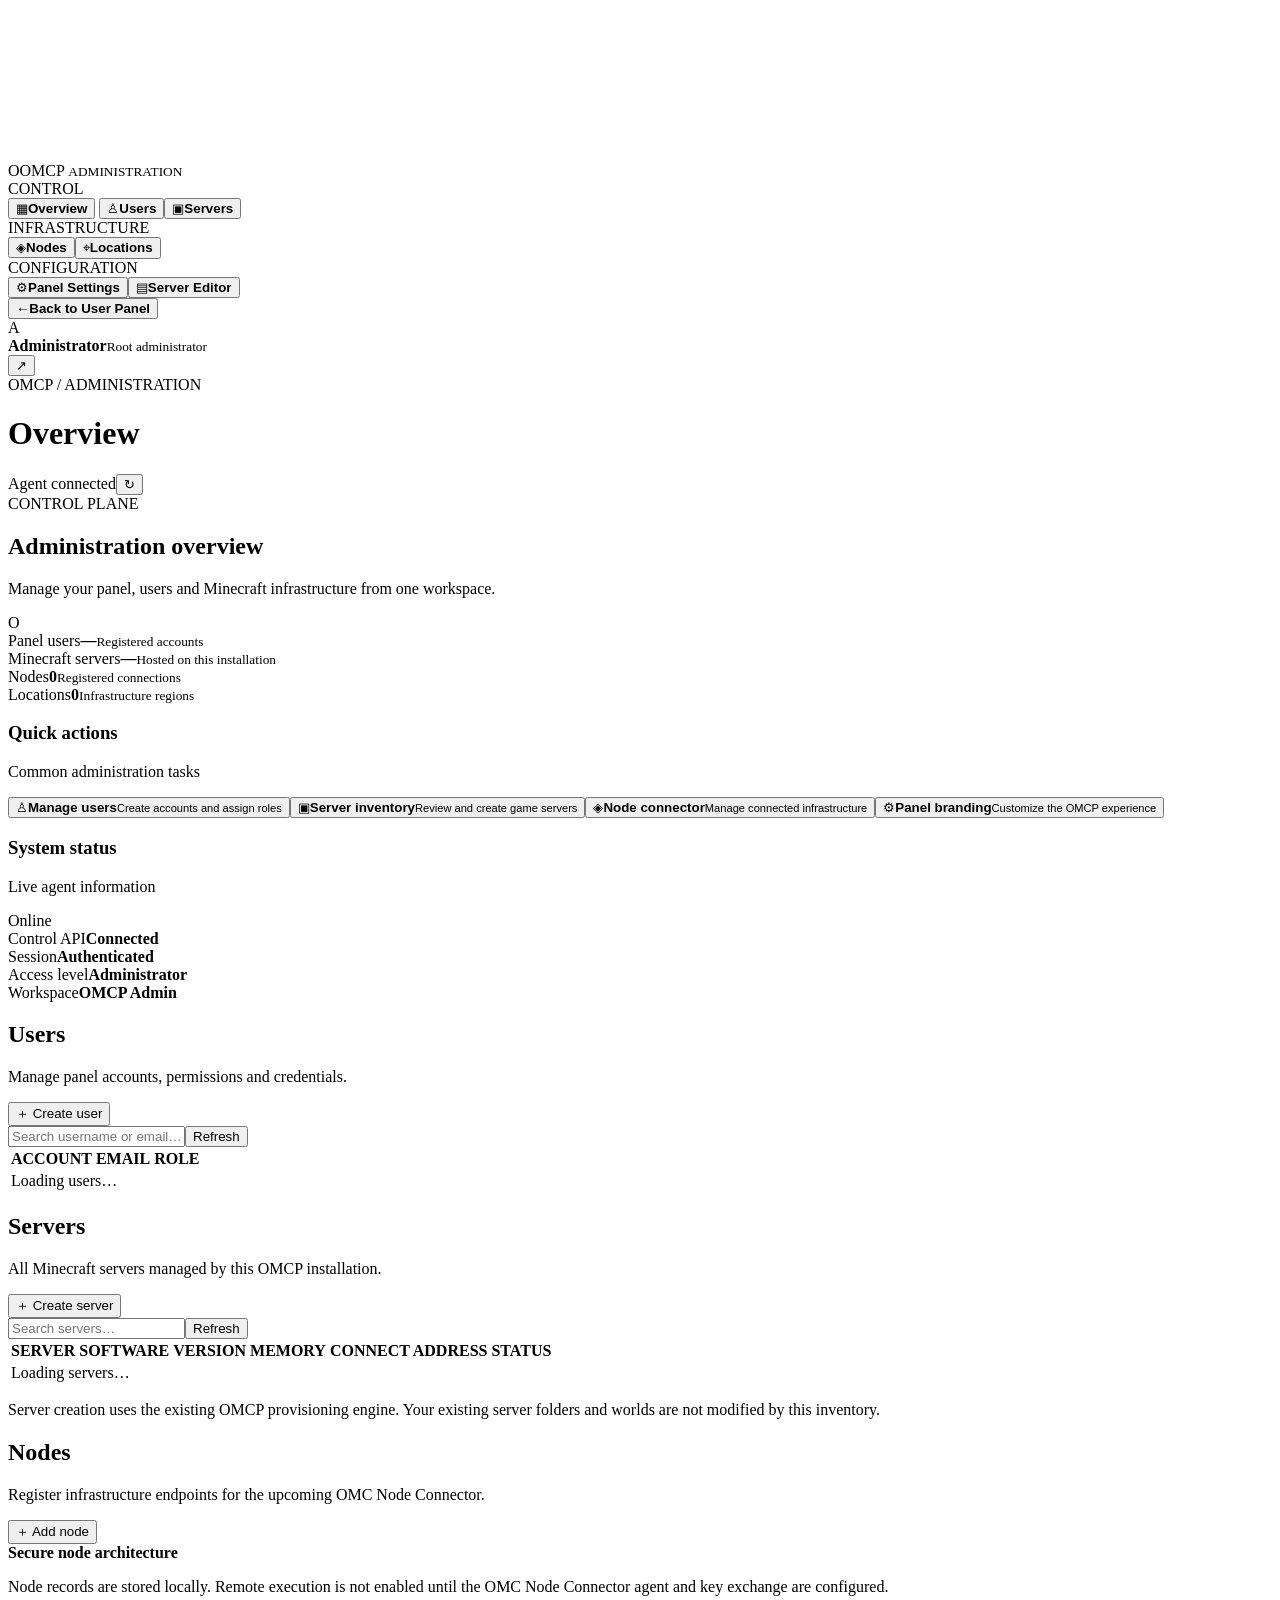
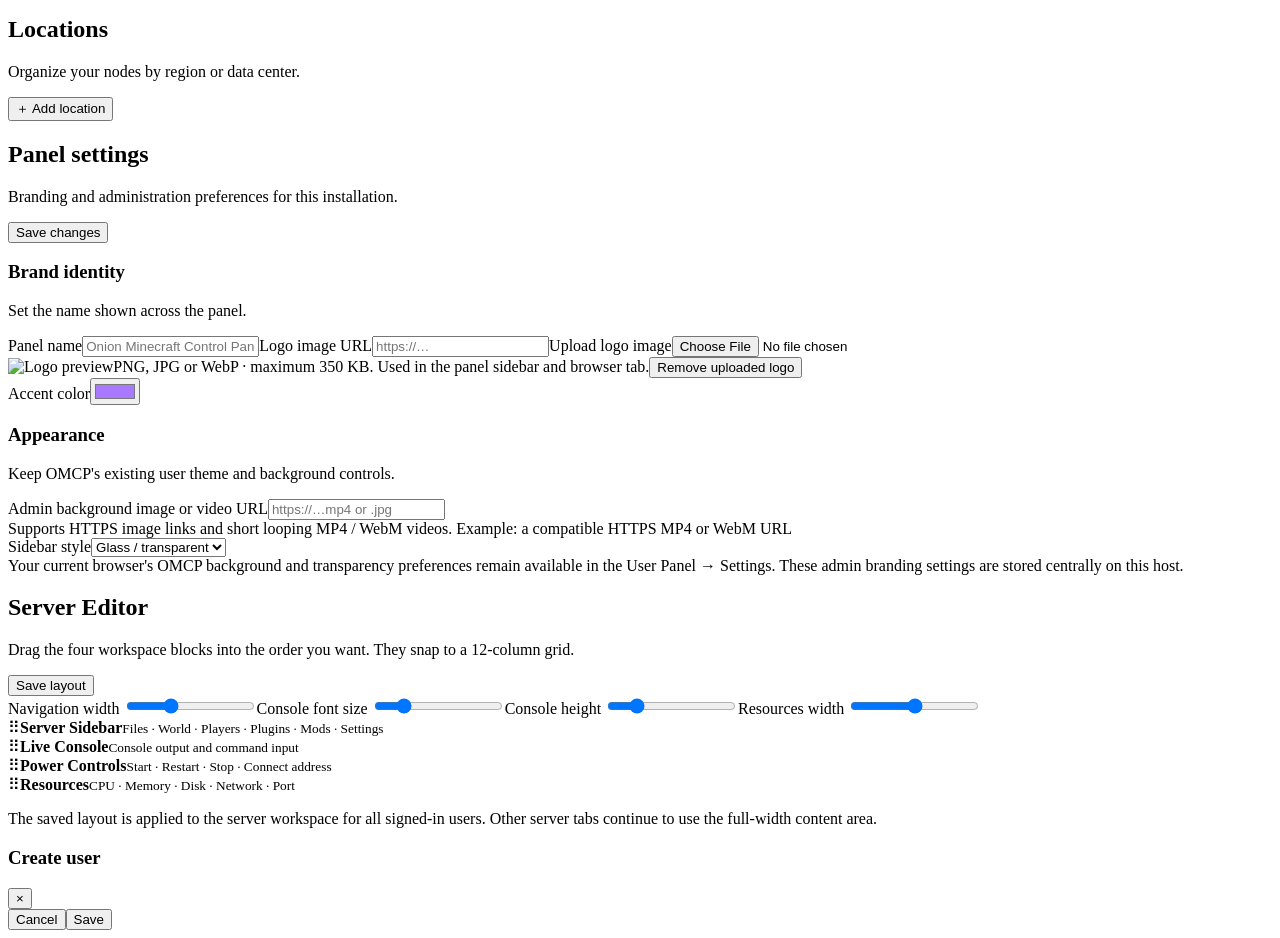
==== commit 0aaed93b: "Add admin server editor and panel branding controls" ====
--- a/admin/index.html
+++ b/admin/index.html
@@ -1,11 +1,11 @@
 <!doctype html>
-<html lang="en"><head><meta charset="utf-8"><meta name="viewport" content="width=device-width,initial-scale=1"><meta name="theme-color" content="#100b1c"><title>OMCP · Administration</title><link rel="stylesheet" href="/admin.css"></head>
+<html lang="en"><head><meta charset="utf-8"><meta name="viewport" content="width=device-width,initial-scale=1"><meta name="theme-color" content="#100b1c"><title>OMCP · Administration</title><link id="adminFavicon" rel="icon" href="data:image/svg+xml,%3Csvg xmlns=%22http://www.w3.org/2000/svg%22 viewBox=%220 0 64 64%22%3E%3Crect width=%2264%22 height=%2264%22 rx=%2216%22 fill=%22%237640ce%22/%3E%3Ctext x=%2232%22 y=%2245%22 text-anchor=%22middle%22 font-size=%2242%22 fill=%22white%22%3EO%3C/text%3E%3C/svg%3E"><link rel="stylesheet" href="/admin.css"></head>
 <body><div class="ambient"><video id="adminBackgroundVideo" class="admin-bg-video" autoplay muted loop playsinline></video></div><div class="admin-app">
 <aside class="sidebar" id="sidebar"><div class="brand"><span class="brand-mark">O</span><span class="brand-name">OMCP <small>ADMINISTRATION</small></span></div>
 <div class="nav-label">CONTROL</div><button class="nav active" data-page="overview" title="Overview"><span>▦</span><b>Overview</b></button>
 <button class="nav" data-page="users" title="Users"><span>♙</span><b>Users</b></button><button class="nav" data-page="servers" title="Servers"><span>▣</span><b>Servers</b></button>
 <div class="nav-label">INFRASTRUCTURE</div><button class="nav" data-page="nodes" title="Nodes"><span>◈</span><b>Nodes</b></button><button class="nav" data-page="locations" title="Locations"><span>⌖</span><b>Locations</b></button>
-<div class="nav-label">CONFIGURATION</div><button class="nav" data-page="settings" title="Panel Settings"><span>⚙</span><b>Panel Settings</b></button>
+<div class="nav-label">CONFIGURATION</div><button class="nav" data-page="settings" title="Panel Settings"><span>⚙</span><b>Panel Settings</b></button><button class="nav" data-page="server-editor" title="Server Editor"><span>▤</span><b>Server Editor</b></button>
 <div class="sidebar-bottom"><button id="backPanel" class="nav"><span>←</span><b>Back to User Panel</b></button><div class="admin-profile"><div class="avatar" id="avatar">A</div><div class="profile-copy"><b id="adminName">Administrator</b><small>Root administrator</small></div><button id="logout" title="Sign out">↗</button></div></div></aside>
 <main class="main"><header class="topbar"><div><div class="crumb">OMCP <span>/</span> ADMINISTRATION</div><h1 id="pageTitle">Overview</h1></div><div class="top-actions"><span class="online"><i></i> Agent connected</span><button class="icon-btn" id="refresh" title="Refresh">↻</button></div></header>
 <div class="content">
@@ -14,6 +14,7 @@
 <section class="page" id="page-servers"><div class="page-intro"><div><h2>Servers</h2><p>All Minecraft servers managed by this OMCP installation.</p></div><button class="primary" id="newServerBtn">＋ Create server</button></div><div class="panel-card"><div class="toolbar"><input id="serverSearch" placeholder="Search servers…"><button class="secondary" id="reloadServers">Refresh</button></div><div class="table-wrap"><table><thead><tr><th>SERVER</th><th>SOFTWARE</th><th>VERSION</th><th>MEMORY</th><th>CONNECT ADDRESS</th><th>STATUS</th></tr></thead><tbody id="serversBody"><tr><td colspan="6">Loading servers…</td></tr></tbody></table></div></div><p class="hint">Server creation uses the existing OMCP provisioning engine. Your existing server folders and worlds are not modified by this inventory.</p></section>
 <section class="page" id="page-nodes"><div class="page-intro"><div><h2>Nodes</h2><p>Register infrastructure endpoints for the upcoming OMC Node Connector.</p></div><button class="primary" id="addNode">＋ Add node</button></div><div class="notice"><b>Secure node architecture</b><p>Node records are stored locally. Remote execution is not enabled until the OMC Node Connector agent and key exchange are configured.</p></div><div class="panel-card"><div id="nodesList" class="record-list"></div></div></section>
 <section class="page" id="page-locations"><div class="page-intro"><div><h2>Locations</h2><p>Organize your nodes by region or data center.</p></div><button class="primary" id="addLocation">＋ Add location</button></div><div class="panel-card"><div id="locationsList" class="record-list"></div></div></section>
-<section class="page" id="page-settings"><div class="page-intro"><div><h2>Panel settings</h2><p>Branding and administration preferences for this installation.</p></div><button class="primary" id="saveSettings">Save changes</button></div><div class="settings-grid"><article class="panel-card"><h3>Brand identity</h3><p>Set the name shown across the panel.</p><label>Panel name<input id="panelName" maxlength="48" placeholder="Onion Minecraft Control Panel"></label><label>Logo image URL<input id="logoUrl" placeholder="https://…"></label><label>Accent color<input id="accent" type="color" value="#a879ff"></label></article><article class="panel-card"><h3>Appearance</h3><p>Keep OMCP's existing user theme and background controls.</p><label>Admin background image or video URL<input id="backgroundUrl" placeholder="https://…mp4 or .jpg"></label><div class="hint">Supports HTTPS image links and short looping MP4 / WebM videos. Example: a compatible HTTPS MP4 or WebM URL</div><label>Sidebar style<select id="sidebarStyle"><option value="glass">Glass / transparent</option><option value="solid">Solid</option></select></label><div class="hint">Your current browser's OMCP background and transparency preferences remain available in the User Panel → Settings. These admin branding settings are stored centrally on this host.</div></article></div></section>
+<section class="page" id="page-settings"><div class="page-intro"><div><h2>Panel settings</h2><p>Branding and administration preferences for this installation.</p></div><button class="primary" id="saveSettings">Save changes</button></div><div class="settings-grid"><article class="panel-card"><h3>Brand identity</h3><p>Set the name shown across the panel.</p><label>Panel name<input id="panelName" maxlength="48" placeholder="Onion Minecraft Control Panel"></label><label>Logo image URL<input id="logoUrl" placeholder="https://…"></label><label>Upload logo image<input id="logoUpload" type="file" accept="image/png,image/jpeg,image/webp"></label><div class="logo-preview-wrap"><img id="logoPreview" alt="Logo preview" class="logo-preview hidden"><span class="hint">PNG, JPG or WebP · maximum 350 KB. Used in the panel sidebar and browser tab.</span><button type="button" class="secondary" id="removeLogo">Remove uploaded logo</button></div><label>Accent color<input id="accent" type="color" value="#a879ff"></label></article><article class="panel-card"><h3>Appearance</h3><p>Keep OMCP's existing user theme and background controls.</p><label>Admin background image or video URL<input id="backgroundUrl" placeholder="https://…mp4 or .jpg"></label><div class="hint">Supports HTTPS image links and short looping MP4 / WebM videos. Example: a compatible HTTPS MP4 or WebM URL</div><label>Sidebar style<select id="sidebarStyle"><option value="glass">Glass / transparent</option><option value="solid">Solid</option></select></label><div class="hint">Your current browser's OMCP background and transparency preferences remain available in the User Panel → Settings. These admin branding settings are stored centrally on this host.</div></article></div></section>
+<section class="page" id="page-server-editor"><div class="page-intro"><div><h2>Server Editor</h2><p>Drag the four workspace blocks into the order you want. They snap to a 12-column grid.</p></div><button class="primary" id="saveServerEditor">Save layout</button></div><div class="panel-card"><div class="editor-controls"><label>Navigation width <input id="editorNavWidth" type="range" min="2" max="5" value="3"></label><label>Console font size <input id="editorConsoleFont" type="range" min="10" max="20" value="12"></label><label>Console height <input id="editorConsoleHeight" type="range" min="180" max="1000" step="20" value="340"></label><label>Resources width <input id="editorResourcesWidth" type="range" min="4" max="8" value="6"></label></div><div class="editor-canvas" id="serverEditorCanvas"><div class="editor-tile" draggable="true" data-layout-item="nav"><span class="drag-grip">⠿</span><b>Server Sidebar</b><small>Files · World · Players · Plugins · Mods · Settings</small></div><div class="editor-tile" draggable="true" data-layout-item="console"><span class="drag-grip">⠿</span><b>Live Console</b><small>Console output and command input</small></div><div class="editor-tile" draggable="true" data-layout-item="power"><span class="drag-grip">⠿</span><b>Power Controls</b><small>Start · Restart · Stop · Connect address</small></div><div class="editor-tile" draggable="true" data-layout-item="resources"><span class="drag-grip">⠿</span><b>Resources</b><small>CPU · Memory · Disk · Network · Port</small></div></div><p class="hint">The saved layout is applied to the server workspace for all signed-in users. Other server tabs continue to use the full-width content area.</p><span id="serverEditorMsg" class="hint"></span></div></section>
 </div></main></div>
 <div class="modal hidden" id="modal"><div class="dialog"><div class="dialog-head"><h3 id="modalTitle">Create user</h3><button id="modalClose">×</button></div><div id="modalBody"></div><div class="dialog-actions"><span id="modalMessage"></span><button class="secondary" id="modalCancel">Cancel</button><button class="primary" id="modalSave">Save</button></div></div></div><div class="toast" id="toast"></div><script src="/admin.js" defer></script></body></html>
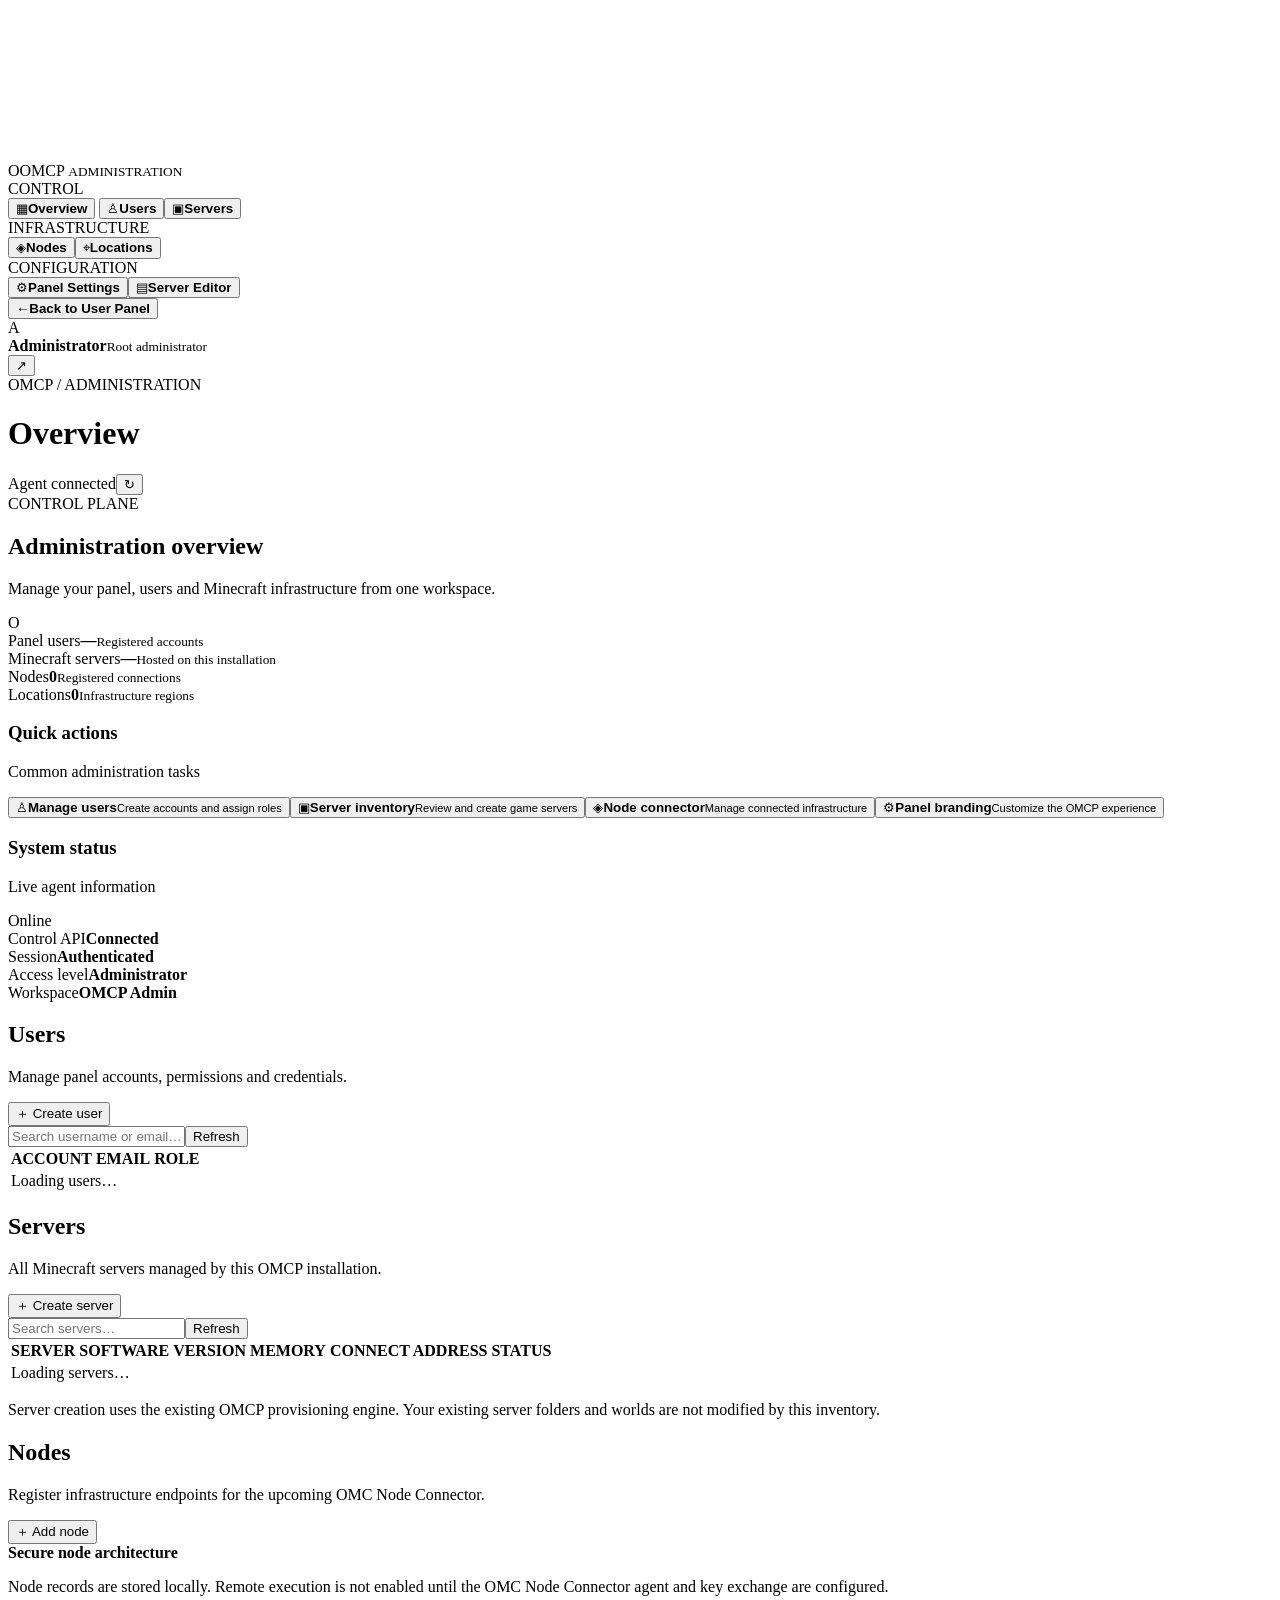
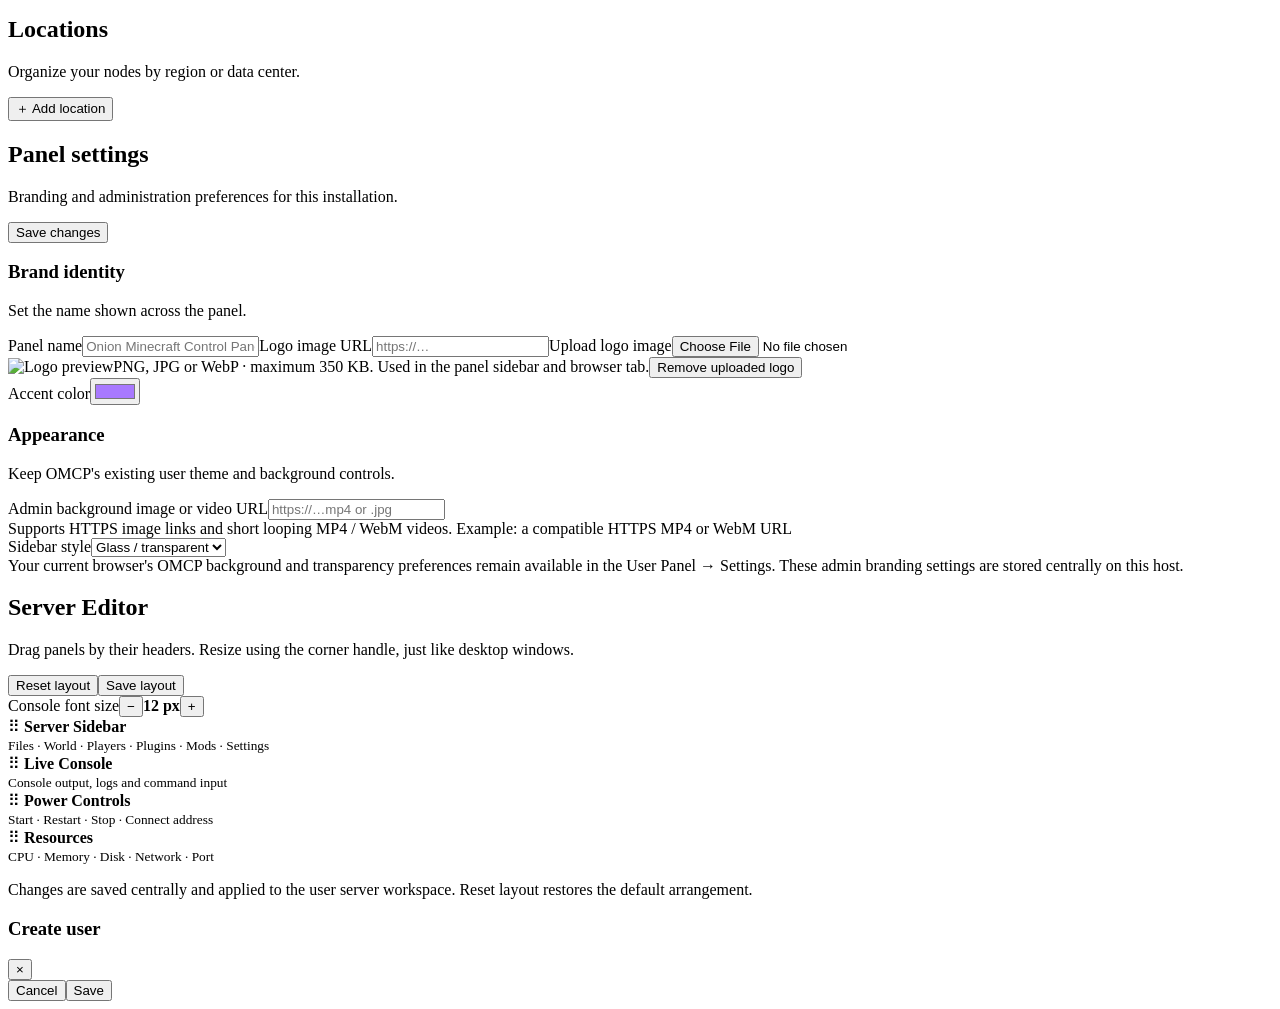
==== commit bf69ae29: "Replace server editor sliders with a mouse-resizable layout canvas" ====
--- a/admin/index.html
+++ b/admin/index.html
@@ -15,6 +15,6 @@
 <section class="page" id="page-nodes"><div class="page-intro"><div><h2>Nodes</h2><p>Register infrastructure endpoints for the upcoming OMC Node Connector.</p></div><button class="primary" id="addNode">＋ Add node</button></div><div class="notice"><b>Secure node architecture</b><p>Node records are stored locally. Remote execution is not enabled until the OMC Node Connector agent and key exchange are configured.</p></div><div class="panel-card"><div id="nodesList" class="record-list"></div></div></section>
 <section class="page" id="page-locations"><div class="page-intro"><div><h2>Locations</h2><p>Organize your nodes by region or data center.</p></div><button class="primary" id="addLocation">＋ Add location</button></div><div class="panel-card"><div id="locationsList" class="record-list"></div></div></section>
 <section class="page" id="page-settings"><div class="page-intro"><div><h2>Panel settings</h2><p>Branding and administration preferences for this installation.</p></div><button class="primary" id="saveSettings">Save changes</button></div><div class="settings-grid"><article class="panel-card"><h3>Brand identity</h3><p>Set the name shown across the panel.</p><label>Panel name<input id="panelName" maxlength="48" placeholder="Onion Minecraft Control Panel"></label><label>Logo image URL<input id="logoUrl" placeholder="https://…"></label><label>Upload logo image<input id="logoUpload" type="file" accept="image/png,image/jpeg,image/webp"></label><div class="logo-preview-wrap"><img id="logoPreview" alt="Logo preview" class="logo-preview hidden"><span class="hint">PNG, JPG or WebP · maximum 350 KB. Used in the panel sidebar and browser tab.</span><button type="button" class="secondary" id="removeLogo">Remove uploaded logo</button></div><label>Accent color<input id="accent" type="color" value="#a879ff"></label></article><article class="panel-card"><h3>Appearance</h3><p>Keep OMCP's existing user theme and background controls.</p><label>Admin background image or video URL<input id="backgroundUrl" placeholder="https://…mp4 or .jpg"></label><div class="hint">Supports HTTPS image links and short looping MP4 / WebM videos. Example: a compatible HTTPS MP4 or WebM URL</div><label>Sidebar style<select id="sidebarStyle"><option value="glass">Glass / transparent</option><option value="solid">Solid</option></select></label><div class="hint">Your current browser's OMCP background and transparency preferences remain available in the User Panel → Settings. These admin branding settings are stored centrally on this host.</div></article></div></section>
-<section class="page" id="page-server-editor"><div class="page-intro"><div><h2>Server Editor</h2><p>Drag the four workspace blocks into the order you want. They snap to a 12-column grid.</p></div><button class="primary" id="saveServerEditor">Save layout</button></div><div class="panel-card"><div class="editor-controls"><label>Navigation width <input id="editorNavWidth" type="range" min="2" max="5" value="3"></label><label>Console font size <input id="editorConsoleFont" type="range" min="10" max="20" value="12"></label><label>Console height <input id="editorConsoleHeight" type="range" min="180" max="1000" step="20" value="340"></label><label>Resources width <input id="editorResourcesWidth" type="range" min="4" max="8" value="6"></label></div><div class="editor-canvas" id="serverEditorCanvas"><div class="editor-tile" draggable="true" data-layout-item="nav"><span class="drag-grip">⠿</span><b>Server Sidebar</b><small>Files · World · Players · Plugins · Mods · Settings</small></div><div class="editor-tile" draggable="true" data-layout-item="console"><span class="drag-grip">⠿</span><b>Live Console</b><small>Console output and command input</small></div><div class="editor-tile" draggable="true" data-layout-item="power"><span class="drag-grip">⠿</span><b>Power Controls</b><small>Start · Restart · Stop · Connect address</small></div><div class="editor-tile" draggable="true" data-layout-item="resources"><span class="drag-grip">⠿</span><b>Resources</b><small>CPU · Memory · Disk · Network · Port</small></div></div><p class="hint">The saved layout is applied to the server workspace for all signed-in users. Other server tabs continue to use the full-width content area.</p><span id="serverEditorMsg" class="hint"></span></div></section>
+<section class="page" id="page-server-editor"><div class="page-intro"><div><h2>Server Editor</h2><p>Drag panels by their headers. Resize using the corner handle, just like desktop windows.</p></div><div class="row"><button class="secondary" id="resetServerEditor">Reset layout</button><button class="primary" id="saveServerEditor">Save layout</button></div></div><div class="panel-card"><div class="editor-toolbar"><span>Console font size</span><button class="secondary" id="editorFontDown" type="button">−</button><b id="editorFontValue">12 px</b><button class="secondary" id="editorFontUp" type="button">+</button></div><div class="editor-canvas" id="serverEditorCanvas"><div class="editor-tile" data-layout-item="nav"><div class="editor-tile-head" draggable="true">⠿ <b>Server Sidebar</b></div><small>Files · World · Players · Plugins · Mods · Settings</small><i class="resize-handle"></i></div><div class="editor-tile" data-layout-item="console"><div class="editor-tile-head" draggable="true">⠿ <b>Live Console</b></div><small>Console output, logs and command input</small><i class="resize-handle"></i></div><div class="editor-tile" data-layout-item="power"><div class="editor-tile-head" draggable="true">⠿ <b>Power Controls</b></div><small>Start · Restart · Stop · Connect address</small><i class="resize-handle"></i></div><div class="editor-tile" data-layout-item="resources"><div class="editor-tile-head" draggable="true">⠿ <b>Resources</b></div><small>CPU · Memory · Disk · Network · Port</small><i class="resize-handle"></i></div></div><p class="hint">Changes are saved centrally and applied to the user server workspace. Reset layout restores the default arrangement.</p><span id="serverEditorMsg" class="hint"></span></div></section>
 </div></main></div>
 <div class="modal hidden" id="modal"><div class="dialog"><div class="dialog-head"><h3 id="modalTitle">Create user</h3><button id="modalClose">×</button></div><div id="modalBody"></div><div class="dialog-actions"><span id="modalMessage"></span><button class="secondary" id="modalCancel">Cancel</button><button class="primary" id="modalSave">Save</button></div></div></div><div class="toast" id="toast"></div><script src="/admin.js" defer></script></body></html>
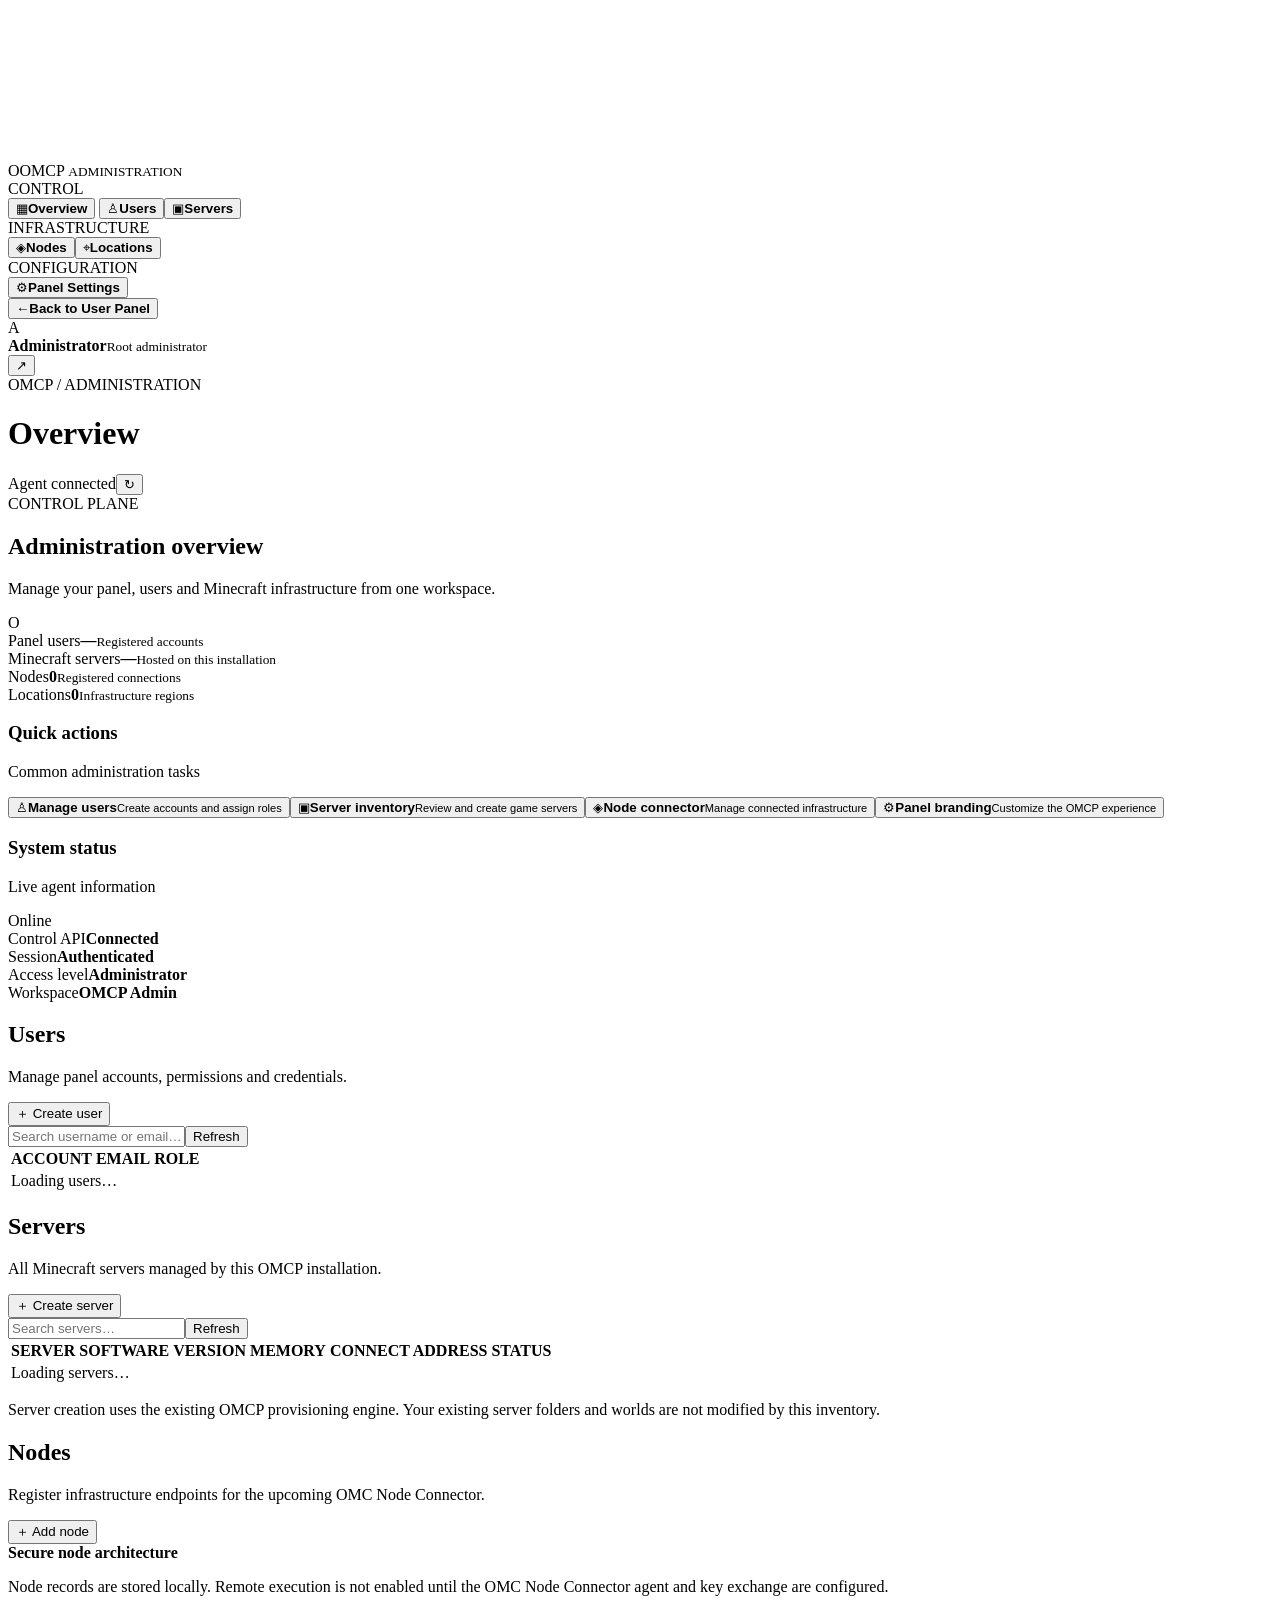
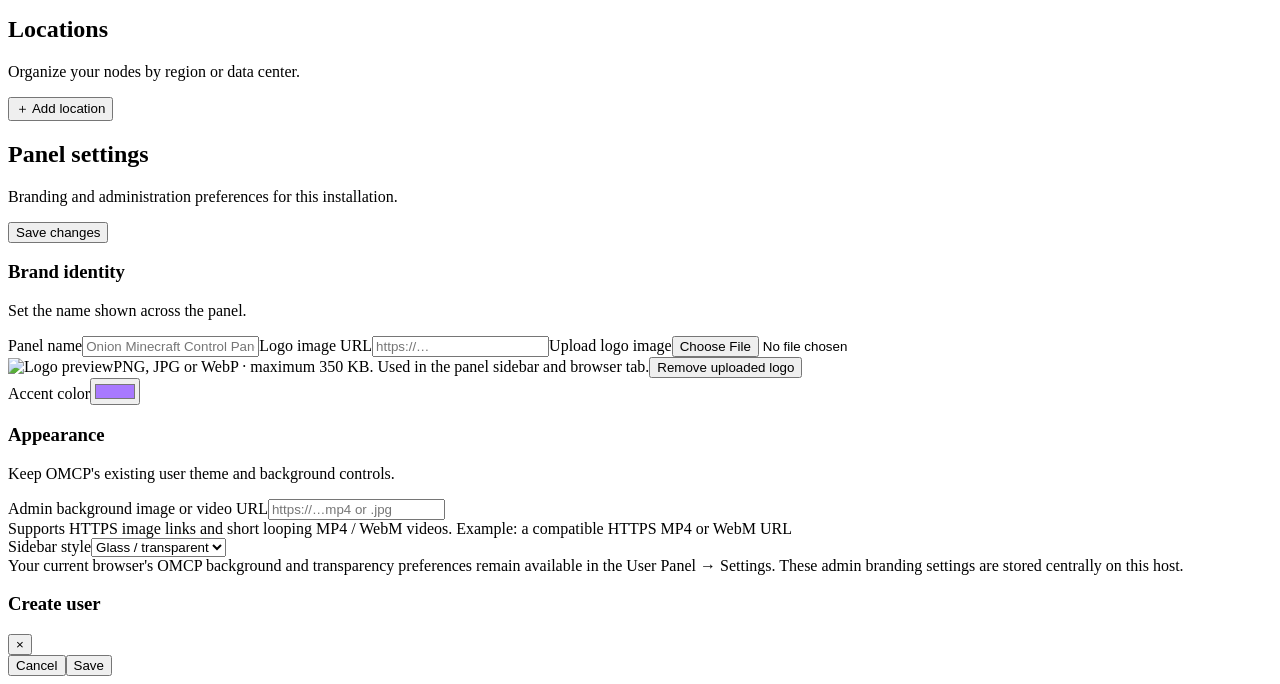
==== commit 43725b70: "Remove Server Editor and enlarge sidebar logo" ====
--- a/admin/index.html
+++ b/admin/index.html
@@ -5,7 +5,7 @@
 <div class="nav-label">CONTROL</div><button class="nav active" data-page="overview" title="Overview"><span>▦</span><b>Overview</b></button>
 <button class="nav" data-page="users" title="Users"><span>♙</span><b>Users</b></button><button class="nav" data-page="servers" title="Servers"><span>▣</span><b>Servers</b></button>
 <div class="nav-label">INFRASTRUCTURE</div><button class="nav" data-page="nodes" title="Nodes"><span>◈</span><b>Nodes</b></button><button class="nav" data-page="locations" title="Locations"><span>⌖</span><b>Locations</b></button>
-<div class="nav-label">CONFIGURATION</div><button class="nav" data-page="settings" title="Panel Settings"><span>⚙</span><b>Panel Settings</b></button><button class="nav" data-page="server-editor" title="Server Editor"><span>▤</span><b>Server Editor</b></button>
+<div class="nav-label">CONFIGURATION</div><button class="nav" data-page="settings" title="Panel Settings"><span>⚙</span><b>Panel Settings</b></button>
 <div class="sidebar-bottom"><button id="backPanel" class="nav"><span>←</span><b>Back to User Panel</b></button><div class="admin-profile"><div class="avatar" id="avatar">A</div><div class="profile-copy"><b id="adminName">Administrator</b><small>Root administrator</small></div><button id="logout" title="Sign out">↗</button></div></div></aside>
 <main class="main"><header class="topbar"><div><div class="crumb">OMCP <span>/</span> ADMINISTRATION</div><h1 id="pageTitle">Overview</h1></div><div class="top-actions"><span class="online"><i></i> Agent connected</span><button class="icon-btn" id="refresh" title="Refresh">↻</button></div></header>
 <div class="content">
@@ -15,6 +15,6 @@
 <section class="page" id="page-nodes"><div class="page-intro"><div><h2>Nodes</h2><p>Register infrastructure endpoints for the upcoming OMC Node Connector.</p></div><button class="primary" id="addNode">＋ Add node</button></div><div class="notice"><b>Secure node architecture</b><p>Node records are stored locally. Remote execution is not enabled until the OMC Node Connector agent and key exchange are configured.</p></div><div class="panel-card"><div id="nodesList" class="record-list"></div></div></section>
 <section class="page" id="page-locations"><div class="page-intro"><div><h2>Locations</h2><p>Organize your nodes by region or data center.</p></div><button class="primary" id="addLocation">＋ Add location</button></div><div class="panel-card"><div id="locationsList" class="record-list"></div></div></section>
 <section class="page" id="page-settings"><div class="page-intro"><div><h2>Panel settings</h2><p>Branding and administration preferences for this installation.</p></div><button class="primary" id="saveSettings">Save changes</button></div><div class="settings-grid"><article class="panel-card"><h3>Brand identity</h3><p>Set the name shown across the panel.</p><label>Panel name<input id="panelName" maxlength="48" placeholder="Onion Minecraft Control Panel"></label><label>Logo image URL<input id="logoUrl" placeholder="https://…"></label><label>Upload logo image<input id="logoUpload" type="file" accept="image/png,image/jpeg,image/webp"></label><div class="logo-preview-wrap"><img id="logoPreview" alt="Logo preview" class="logo-preview hidden"><span class="hint">PNG, JPG or WebP · maximum 350 KB. Used in the panel sidebar and browser tab.</span><button type="button" class="secondary" id="removeLogo">Remove uploaded logo</button></div><label>Accent color<input id="accent" type="color" value="#a879ff"></label></article><article class="panel-card"><h3>Appearance</h3><p>Keep OMCP's existing user theme and background controls.</p><label>Admin background image or video URL<input id="backgroundUrl" placeholder="https://…mp4 or .jpg"></label><div class="hint">Supports HTTPS image links and short looping MP4 / WebM videos. Example: a compatible HTTPS MP4 or WebM URL</div><label>Sidebar style<select id="sidebarStyle"><option value="glass">Glass / transparent</option><option value="solid">Solid</option></select></label><div class="hint">Your current browser's OMCP background and transparency preferences remain available in the User Panel → Settings. These admin branding settings are stored centrally on this host.</div></article></div></section>
-<section class="page" id="page-server-editor"><div class="page-intro"><div><h2>Server Editor</h2><p>Drag panels by their headers. Resize using the corner handle, just like desktop windows.</p></div><div class="row"><button class="secondary" id="resetServerEditor">Reset layout</button><button class="primary" id="saveServerEditor">Save layout</button></div></div><div class="panel-card"><div class="editor-toolbar"><span>Console font size</span><button class="secondary" id="editorFontDown" type="button">−</button><b id="editorFontValue">12 px</b><button class="secondary" id="editorFontUp" type="button">+</button></div><div class="editor-canvas" id="serverEditorCanvas"><div class="editor-tile" data-layout-item="nav"><div class="editor-tile-head" draggable="true">⠿ <b>Server Sidebar</b></div><small>Files · World · Players · Plugins · Mods · Settings</small><i class="resize-handle"></i></div><div class="editor-tile" data-layout-item="console"><div class="editor-tile-head" draggable="true">⠿ <b>Live Console</b></div><small>Console output, logs and command input</small><i class="resize-handle"></i></div><div class="editor-tile" data-layout-item="power"><div class="editor-tile-head" draggable="true">⠿ <b>Power Controls</b></div><small>Start · Restart · Stop · Connect address</small><i class="resize-handle"></i></div><div class="editor-tile" data-layout-item="resources"><div class="editor-tile-head" draggable="true">⠿ <b>Resources</b></div><small>CPU · Memory · Disk · Network · Port</small><i class="resize-handle"></i></div></div><p class="hint">Changes are saved centrally and applied to the user server workspace. Reset layout restores the default arrangement.</p><span id="serverEditorMsg" class="hint"></span></div></section>
+
 </div></main></div>
 <div class="modal hidden" id="modal"><div class="dialog"><div class="dialog-head"><h3 id="modalTitle">Create user</h3><button id="modalClose">×</button></div><div id="modalBody"></div><div class="dialog-actions"><span id="modalMessage"></span><button class="secondary" id="modalCancel">Cancel</button><button class="primary" id="modalSave">Save</button></div></div></div><div class="toast" id="toast"></div><script src="/admin.js" defer></script></body></html>
